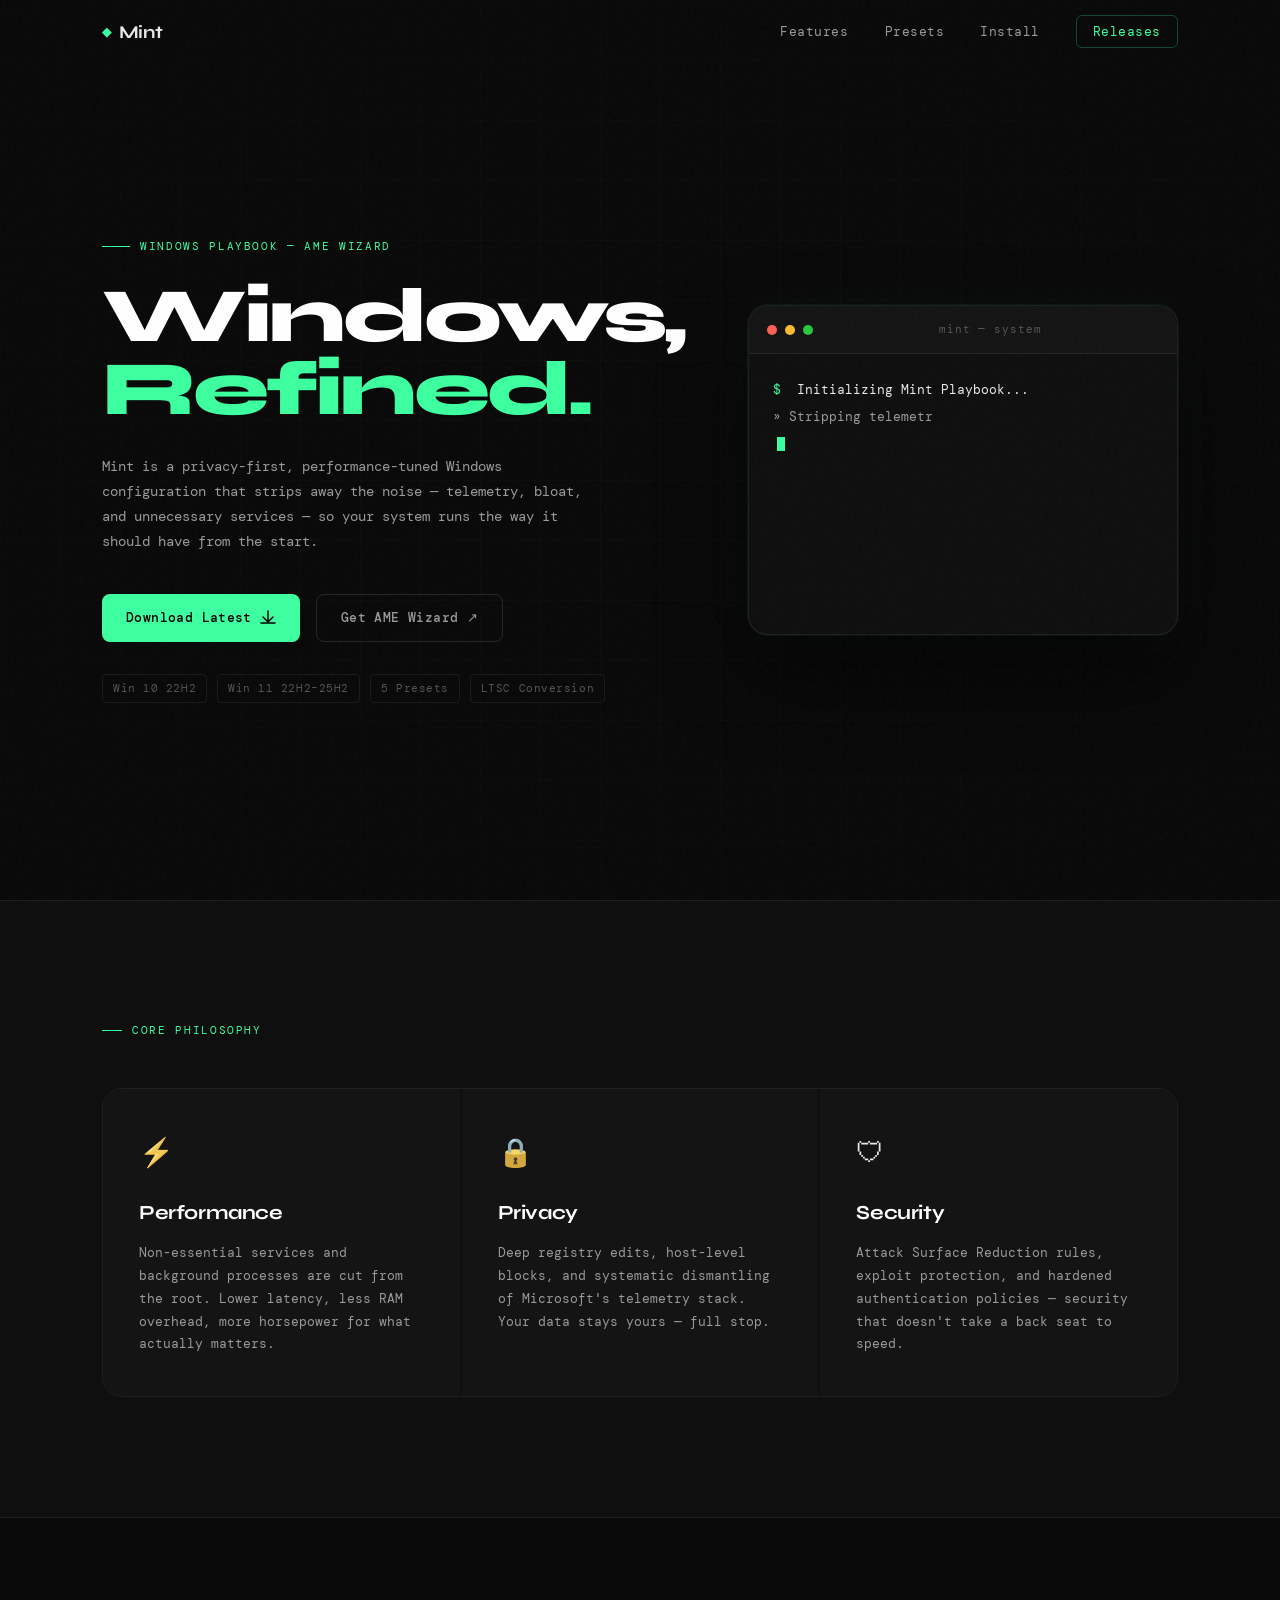
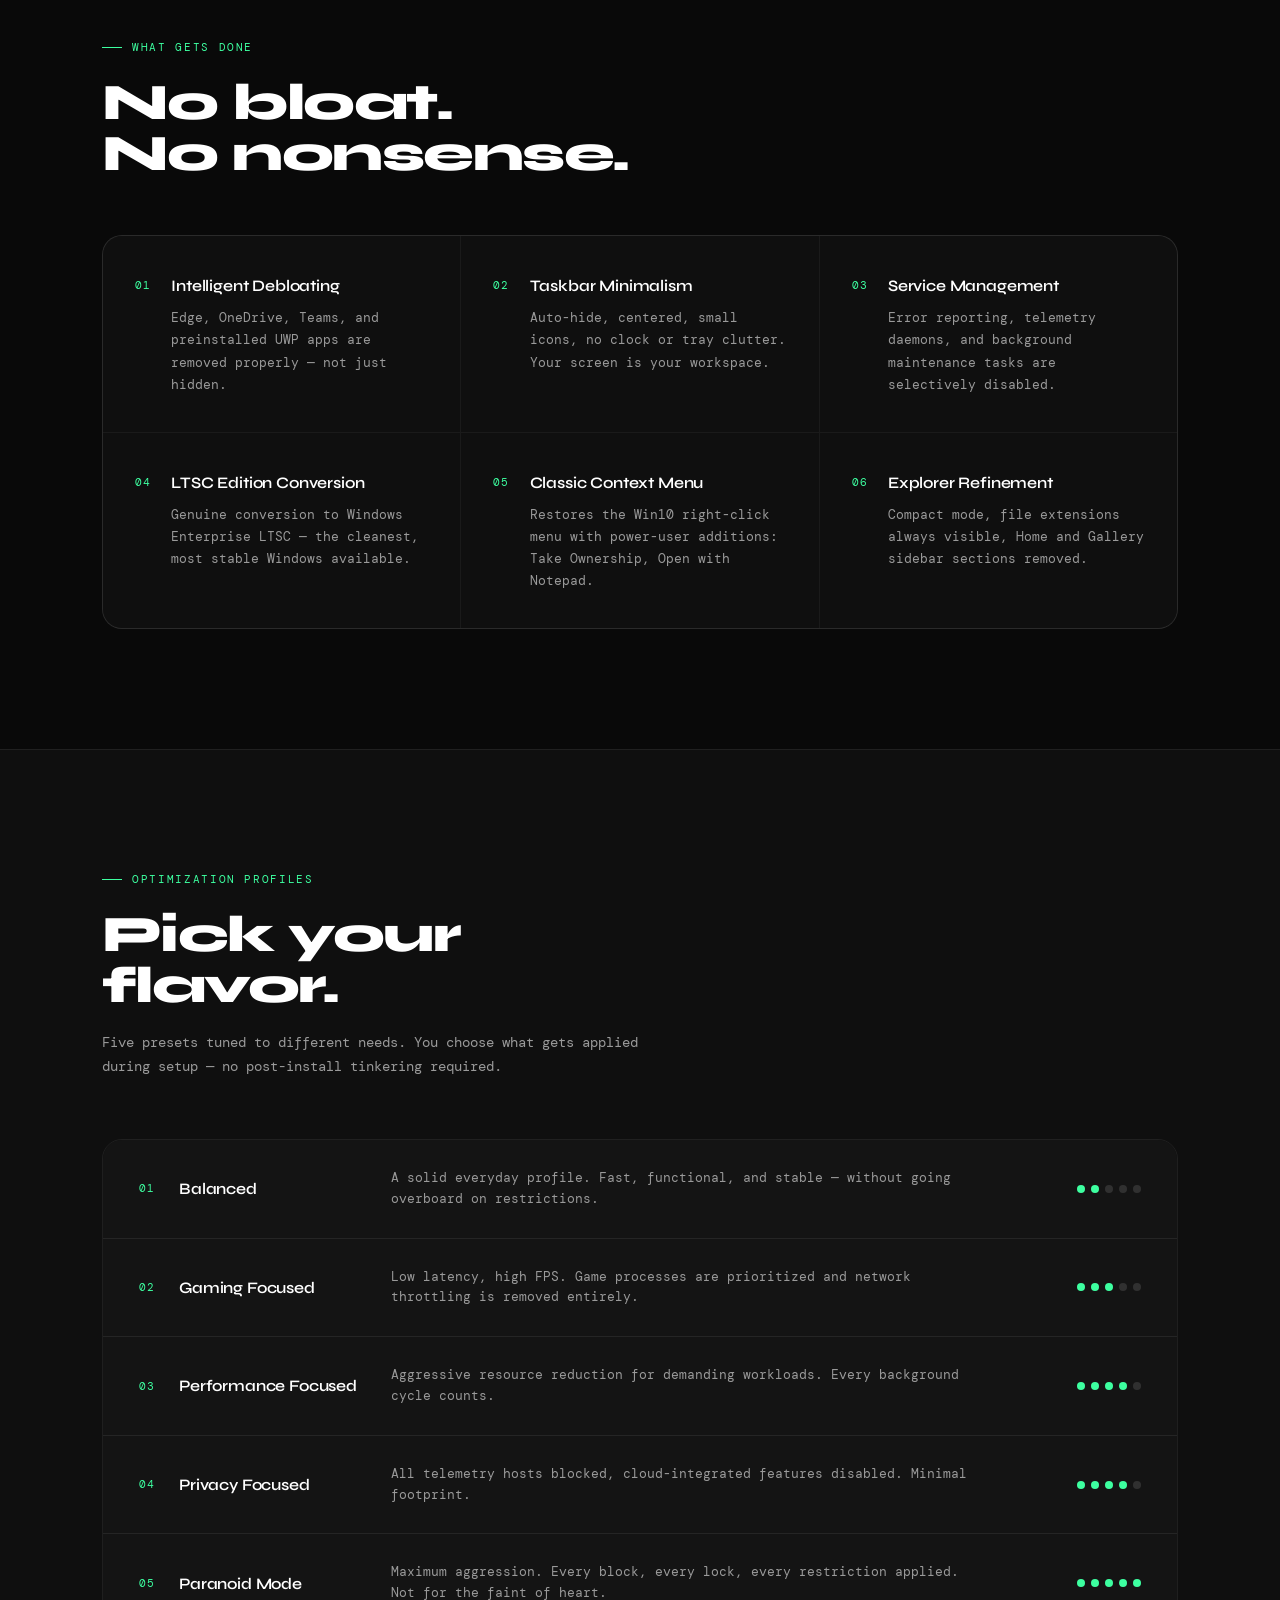
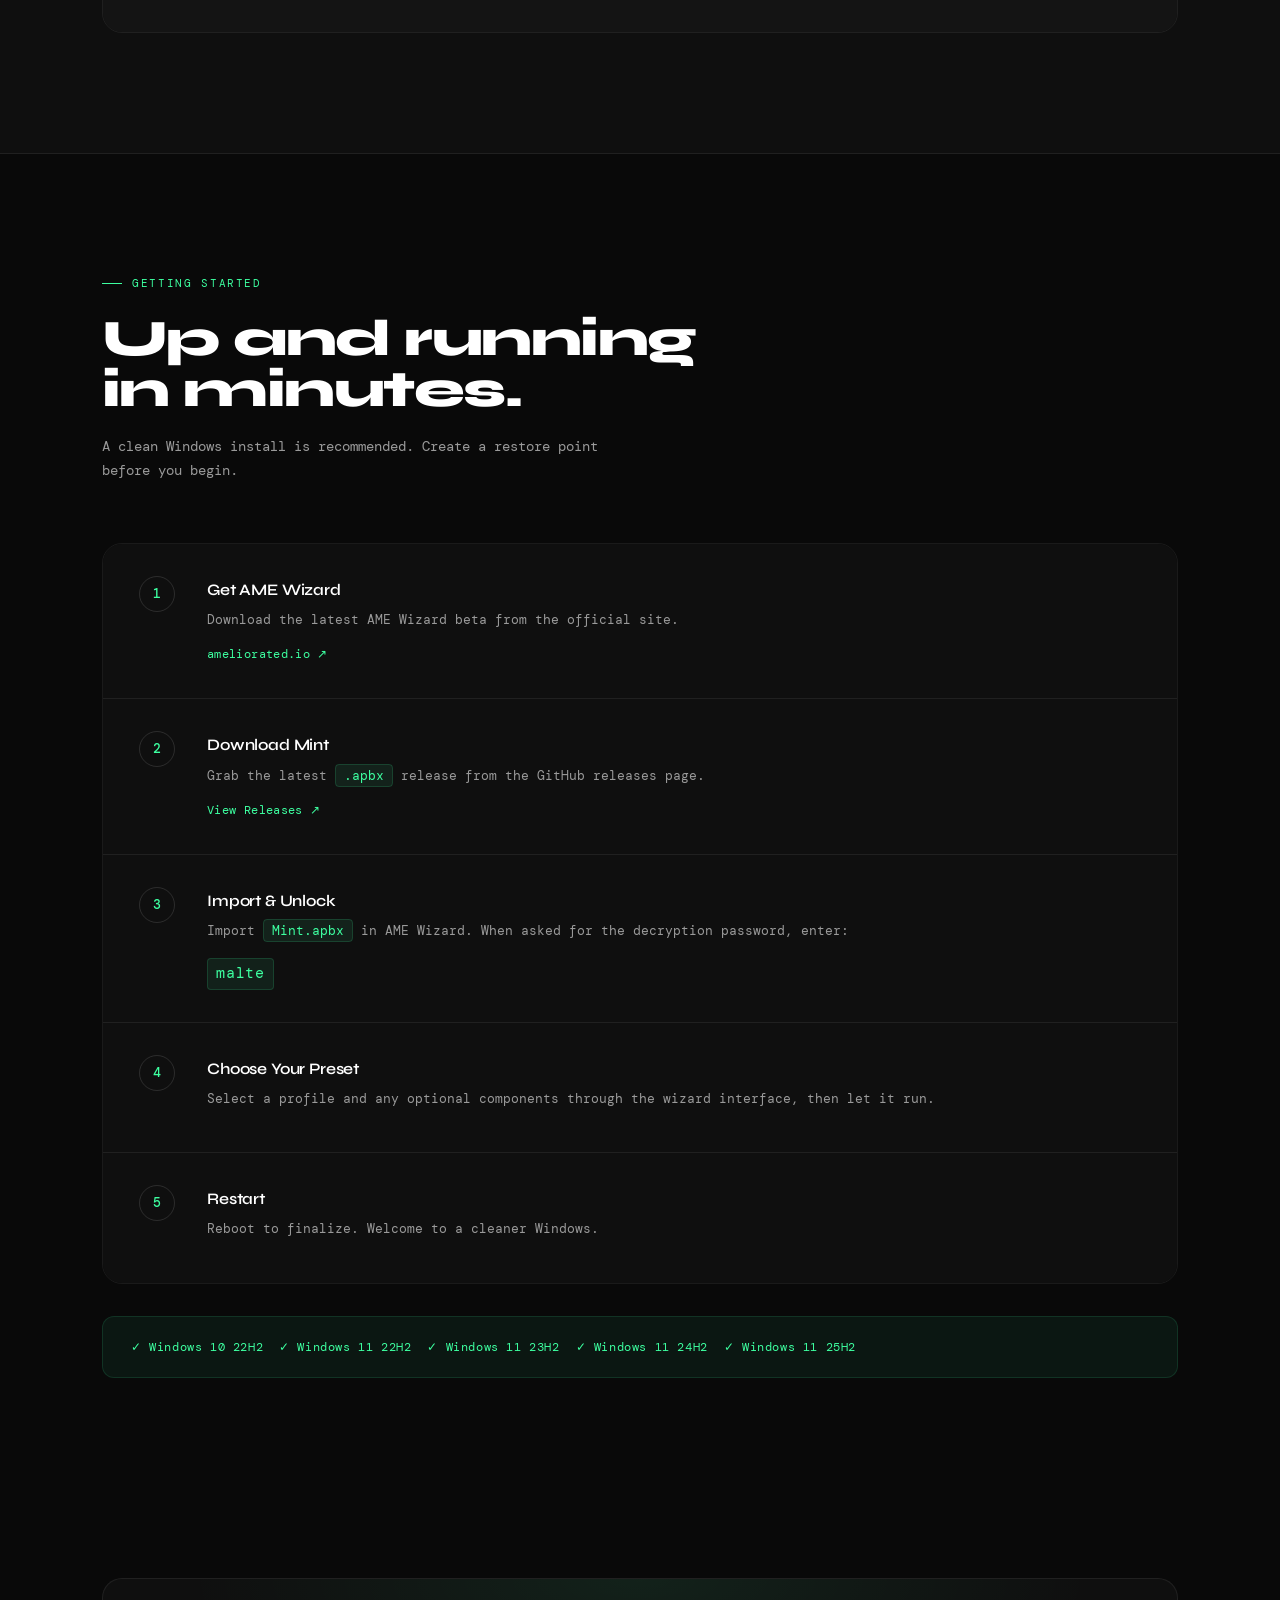
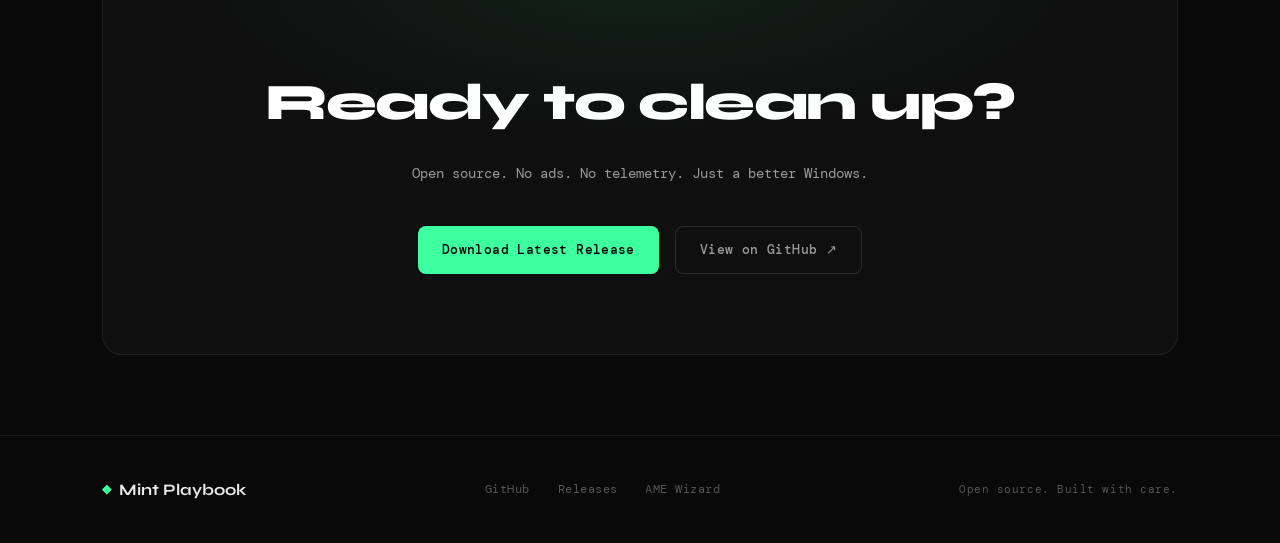
==== index.html @ 76cc1b9a "Add files via upload" ====
<!DOCTYPE html>
<html lang="en">
<head>
  <meta charset="UTF-8" />
  <meta name="viewport" content="width=device-width, initial-scale=1.0" />
  <title>Mint Playbook — Windows, Refined.</title>
  <link rel="stylesheet" href="style.css" />
  <link rel="preconnect" href="https://fonts.googleapis.com" />
  <link rel="preconnect" href="https://fonts.gstatic.com" crossorigin />
  <link href="https://fonts.googleapis.com/css2?family=DM+Mono:ital,wght@0,300;0,400;0,500;1,300&family=Syne:wght@400;500;600;700;800&display=swap" rel="stylesheet" />
</head>
<body>

  <!-- Noise overlay -->
  <div class="noise"></div>

  <!-- ── NAV ───────────────────────────────────────── -->
  <nav id="nav">
    <div class="nav-inner">
      <a href="#" class="nav-logo">
        <span class="logo-leaf">◆</span>
        <span>Mint</span>
      </a>
      <ul class="nav-links">
        <li><a href="#features">Features</a></li>
        <li><a href="#presets">Presets</a></li>
        <li><a href="#install">Install</a></li>
        <li><a href="https://github.com/MINT-D8/Mint-Playbook/releases" target="_blank" class="nav-cta">Releases</a></li>
      </ul>
      <button class="burger" id="burger" aria-label="Toggle menu">
        <span></span><span></span><span></span>
      </button>
    </div>
    <div class="mobile-menu" id="mobile-menu">
      <a href="#features">Features</a>
      <a href="#presets">Presets</a>
      <a href="#install">Install</a>
      <a href="https://github.com/MINT-D8/Mint-Playbook/releases" target="_blank">Releases</a>
    </div>
  </nav>

  <!-- ── HERO ──────────────────────────────────────── -->
  <header class="hero">
    <div class="hero-grid-lines"></div>
    <div class="hero-content">
      <p class="hero-eyebrow fade-up" data-delay="0">Windows Playbook — AME Wizard</p>
      <h1 class="hero-title fade-up" data-delay="100">
        Windows,<br /><em>Refined.</em>
      </h1>
      <p class="hero-sub fade-up" data-delay="200">
        Mint is a privacy-first, performance-tuned Windows configuration that strips away the noise — telemetry, bloat, and unnecessary services — so your system runs the way it should have from the start.
      </p>
      <div class="hero-actions fade-up" data-delay="300">
        <a href="https://github.com/MINT-D8/Mint-Playbook/releases" target="_blank" class="btn btn-primary">
          <span>Download Latest</span>
          <svg width="16" height="16" viewBox="0 0 16 16" fill="none"><path d="M8 1v10M3 7l5 5 5-5" stroke="currentColor" stroke-width="1.5" stroke-linecap="round" stroke-linejoin="round"/><path d="M1 13h14" stroke="currentColor" stroke-width="1.5" stroke-linecap="round"/></svg>
        </a>
        <a href="https://ameliorated.io" target="_blank" class="btn btn-ghost">Get AME Wizard ↗</a>
      </div>
      <div class="hero-meta fade-up" data-delay="400">
        <span class="badge">Win 10 22H2</span>
        <span class="badge">Win 11 22H2–25H2</span>
        <span class="badge">5 Presets</span>
        <span class="badge">LTSC Conversion</span>
      </div>
    </div>
    <div class="hero-visual fade-up" data-delay="200">
      <div class="terminal">
        <div class="terminal-bar">
          <span class="dot red"></span>
          <span class="dot yellow"></span>
          <span class="dot green"></span>
          <span class="terminal-title">mint — system</span>
        </div>
        <div class="terminal-body" id="terminal-body">
          <p><span class="t-prompt">$</span> <span class="t-cmd">Initializing Mint Playbook...</span></p>
        </div>
      </div>
    </div>
  </header>

  <!-- ── PILLARS ────────────────────────────────────── -->
  <section class="pillars">
    <div class="container">
      <div class="section-label">Core Philosophy</div>
      <div class="pillars-grid">
        <div class="pillar-card scroll-reveal">
          <div class="pillar-icon">⚡</div>
          <h3>Performance</h3>
          <p>Non-essential services and background processes are cut from the root. Lower latency, less RAM overhead, more horsepower for what actually matters.</p>
        </div>
        <div class="pillar-card scroll-reveal" style="--delay:100ms">
          <div class="pillar-icon">🔒</div>
          <h3>Privacy</h3>
          <p>Deep registry edits, host-level blocks, and systematic dismantling of Microsoft's telemetry stack. Your data stays yours — full stop.</p>
        </div>
        <div class="pillar-card scroll-reveal" style="--delay:200ms">
          <div class="pillar-icon">🛡</div>
          <h3>Security</h3>
          <p>Attack Surface Reduction rules, exploit protection, and hardened authentication policies — security that doesn't take a back seat to speed.</p>
        </div>
      </div>
    </div>
  </section>

  <!-- ── FEATURES ──────────────────────────────────── -->
  <section class="features" id="features">
    <div class="container">
      <div class="section-label">What Gets Done</div>
      <h2 class="section-title scroll-reveal">No bloat.<br />No nonsense.</h2>
      <div class="features-grid">

        <div class="feature-item scroll-reveal">
          <div class="feature-num">01</div>
          <div class="feature-text">
            <h4>Intelligent Debloating</h4>
            <p>Edge, OneDrive, Teams, and preinstalled UWP apps are removed properly — not just hidden.</p>
          </div>
        </div>

        <div class="feature-item scroll-reveal" style="--delay:80ms">
          <div class="feature-num">02</div>
          <div class="feature-text">
            <h4>Taskbar Minimalism</h4>
            <p>Auto-hide, centered, small icons, no clock or tray clutter. Your screen is your workspace.</p>
          </div>
        </div>

        <div class="feature-item scroll-reveal" style="--delay:160ms">
          <div class="feature-num">03</div>
          <div class="feature-text">
            <h4>Service Management</h4>
            <p>Error reporting, telemetry daemons, and background maintenance tasks are selectively disabled.</p>
          </div>
        </div>

        <div class="feature-item scroll-reveal" style="--delay:0ms">
          <div class="feature-num">04</div>
          <div class="feature-text">
            <h4>LTSC Edition Conversion</h4>
            <p>Genuine conversion to Windows Enterprise LTSC — the cleanest, most stable Windows available.</p>
          </div>
        </div>

        <div class="feature-item scroll-reveal" style="--delay:80ms">
          <div class="feature-num">05</div>
          <div class="feature-text">
            <h4>Classic Context Menu</h4>
            <p>Restores the Win10 right-click menu with power-user additions: Take Ownership, Open with Notepad.</p>
          </div>
        </div>

        <div class="feature-item scroll-reveal" style="--delay:160ms">
          <div class="feature-num">06</div>
          <div class="feature-text">
            <h4>Explorer Refinement</h4>
            <p>Compact mode, file extensions always visible, Home and Gallery sidebar sections removed.</p>
          </div>
        </div>

      </div>
    </div>
  </section>

  <!-- ── PRESETS ───────────────────────────────────── -->
  <section class="presets" id="presets">
    <div class="container">
      <div class="section-label">Optimization Profiles</div>
      <h2 class="section-title scroll-reveal">Pick your<br />flavor.</h2>
      <p class="section-sub scroll-reveal">Five presets tuned to different needs. You choose what gets applied during setup — no post-install tinkering required.</p>
      <div class="presets-list">

        <div class="preset-row scroll-reveal">
          <div class="preset-left">
            <span class="preset-tag">01</span>
            <h3>Balanced</h3>
          </div>
          <p>A solid everyday profile. Fast, functional, and stable — without going overboard on restrictions.</p>
          <div class="preset-dots">
            <span class="dot-filled"></span><span class="dot-filled"></span><span class="dot-empty"></span><span class="dot-empty"></span><span class="dot-empty"></span>
          </div>
        </div>

        <div class="preset-row scroll-reveal" style="--delay:60ms">
          <div class="preset-left">
            <span class="preset-tag">02</span>
            <h3>Gaming Focused</h3>
          </div>
          <p>Low latency, high FPS. Game processes are prioritized and network throttling is removed entirely.</p>
          <div class="preset-dots">
            <span class="dot-filled"></span><span class="dot-filled"></span><span class="dot-filled"></span><span class="dot-empty"></span><span class="dot-empty"></span>
          </div>
        </div>

        <div class="preset-row scroll-reveal" style="--delay:120ms">
          <div class="preset-left">
            <span class="preset-tag">03</span>
            <h3>Performance Focused</h3>
          </div>
          <p>Aggressive resource reduction for demanding workloads. Every background cycle counts.</p>
          <div class="preset-dots">
            <span class="dot-filled"></span><span class="dot-filled"></span><span class="dot-filled"></span><span class="dot-filled"></span><span class="dot-empty"></span>
          </div>
        </div>

        <div class="preset-row scroll-reveal" style="--delay:180ms">
          <div class="preset-left">
            <span class="preset-tag">04</span>
            <h3>Privacy Focused</h3>
          </div>
          <p>All telemetry hosts blocked, cloud-integrated features disabled. Minimal footprint.</p>
          <div class="preset-dots">
            <span class="dot-filled"></span><span class="dot-filled"></span><span class="dot-filled"></span><span class="dot-filled"></span><span class="dot-empty"></span>
          </div>
        </div>

        <div class="preset-row scroll-reveal" style="--delay:240ms">
          <div class="preset-left">
            <span class="preset-tag">05</span>
            <h3>Paranoid Mode</h3>
          </div>
          <p>Maximum aggression. Every block, every lock, every restriction applied. Not for the faint of heart.</p>
          <div class="preset-dots">
            <span class="dot-filled"></span><span class="dot-filled"></span><span class="dot-filled"></span><span class="dot-filled"></span><span class="dot-filled"></span>
          </div>
        </div>

      </div>
    </div>
  </section>

  <!-- ── INSTALL ───────────────────────────────────── -->
  <section class="install" id="install">
    <div class="container">
      <div class="section-label">Getting Started</div>
      <h2 class="section-title scroll-reveal">Up and running<br />in minutes.</h2>
      <p class="section-sub scroll-reveal">A clean Windows install is recommended. Create a restore point before you begin.</p>
      <div class="steps">

        <div class="step scroll-reveal">
          <div class="step-num">1</div>
          <div class="step-body">
            <h4>Get AME Wizard</h4>
            <p>Download the latest AME Wizard beta from the official site.</p>
            <a href="https://ameliorated.io" target="_blank" class="step-link">ameliorated.io ↗</a>
          </div>
        </div>

        <div class="step scroll-reveal" style="--delay:80ms">
          <div class="step-num">2</div>
          <div class="step-body">
            <h4>Download Mint</h4>
            <p>Grab the latest <code>.apbx</code> release from the GitHub releases page.</p>
            <a href="https://github.com/MINT-D8/Mint-Playbook/releases" target="_blank" class="step-link">View Releases ↗</a>
          </div>
        </div>

        <div class="step scroll-reveal" style="--delay:160ms">
          <div class="step-num">3</div>
          <div class="step-body">
            <h4>Import & Unlock</h4>
            <p>Import <code>Mint.apbx</code> in AME Wizard. When asked for the decryption password, enter:</p>
            <code class="inline-code">malte</code>
          </div>
        </div>

        <div class="step scroll-reveal" style="--delay:240ms">
          <div class="step-num">4</div>
          <div class="step-body">
            <h4>Choose Your Preset</h4>
            <p>Select a profile and any optional components through the wizard interface, then let it run.</p>
          </div>
        </div>

        <div class="step scroll-reveal" style="--delay:320ms">
          <div class="step-num">5</div>
          <div class="step-body">
            <h4>Restart</h4>
            <p>Reboot to finalize. Welcome to a cleaner Windows.</p>
          </div>
        </div>

      </div>
      <div class="compat-note scroll-reveal">
        <span>✓ Windows 10 22H2</span>
        <span>✓ Windows 11 22H2</span>
        <span>✓ Windows 11 23H2</span>
        <span>✓ Windows 11 24H2</span>
        <span>✓ Windows 11 25H2</span>
      </div>
    </div>
  </section>

  <!-- ── CTA ───────────────────────────────────────── -->
  <section class="cta-section">
    <div class="container">
      <div class="cta-box scroll-reveal">
        <h2>Ready to clean up?</h2>
        <p>Open source. No ads. No telemetry. Just a better Windows.</p>
        <div class="cta-actions">
          <a href="https://github.com/MINT-D8/Mint-Playbook/releases" target="_blank" class="btn btn-primary">Download Latest Release</a>
          <a href="https://github.com/MINT-D8/Mint-Playbook" target="_blank" class="btn btn-ghost">View on GitHub ↗</a>
        </div>
      </div>
    </div>
  </section>

  <!-- ── FOOTER ─────────────────────────────────────── -->
  <footer>
    <div class="container footer-inner">
      <div class="footer-logo">
        <span class="logo-leaf">◆</span>
        <span>Mint Playbook</span>
      </div>
      <nav class="footer-links">
        <a href="https://github.com/MINT-D8/Mint-Playbook" target="_blank">GitHub</a>
        <a href="https://github.com/MINT-D8/Mint-Playbook/releases" target="_blank">Releases</a>
        <a href="https://ameliorated.io" target="_blank">AME Wizard</a>
      </nav>
      <p class="footer-copy">Open source. Built with care.</p>
    </div>
  </footer>

  <script src="script.js"></script>
</body>
</html>
---- style.css ----
/* ─── TOKENS ─────────────────────────────────────── */
:root {
  --black:      #090909;
  --surface:    #0f0f0f;
  --surface-2:  #141414;
  --surface-3:  #1a1a1a;
  --border:     rgba(255,255,255,0.07);
  --border-mid: rgba(255,255,255,0.12);
  --mint:       #3dffa0;
  --mint-dim:   #2bcc7e;
  --mint-faint: rgba(61,255,160,0.06);
  --mint-glow:  rgba(61,255,160,0.15);
  --text:       #e8e8e8;
  --text-mid:   #9a9a9a;
  --text-dim:   #555;
  --font-head:  'Syne', sans-serif;
  --font-mono:  'DM Mono', monospace;
  --radius:     12px;
  --radius-lg:  20px;
  --ease:       cubic-bezier(0.16, 1, 0.3, 1);
}

/* ─── RESET ──────────────────────────────────────── */
*, *::before, *::after { box-sizing: border-box; margin: 0; padding: 0; }
html { scroll-behavior: smooth; }
body {
  background: var(--black);
  color: var(--text);
  font-family: var(--font-mono);
  font-size: 15px;
  line-height: 1.7;
  -webkit-font-smoothing: antialiased;
  overflow-x: hidden;
}
a { color: inherit; text-decoration: none; }
img { max-width: 100%; display: block; }

/* ─── NOISE OVERLAY ──────────────────────────────── */
.noise {
  position: fixed;
  inset: 0;
  z-index: 1000;
  pointer-events: none;
  opacity: 0.022;
  background-image: url("data:image/svg+xml,%3Csvg viewBox='0 0 256 256' xmlns='http://www.w3.org/2000/svg'%3E%3Cfilter id='noise'%3E%3CfeTurbulence type='fractalNoise' baseFrequency='0.9' numOctaves='4' stitchTiles='stitch'/%3E%3C/filter%3E%3Crect width='100%25' height='100%25' filter='url(%23noise)'/%3E%3C/svg%3E");
}

/* ─── CONTAINER ──────────────────────────────────── */
.container {
  width: min(1140px, 100%);
  margin: 0 auto;
  padding: 0 32px;
}

/* ─── NAV ────────────────────────────────────────── */
#nav {
  position: fixed;
  top: 0; left: 0; right: 0;
  z-index: 900;
  transition: background 0.3s, border-bottom 0.3s;
}
#nav.scrolled {
  background: rgba(9,9,9,0.85);
  backdrop-filter: blur(20px);
  border-bottom: 1px solid var(--border);
}
.nav-inner {
  display: flex;
  align-items: center;
  justify-content: space-between;
  height: 64px;
  padding: 0 32px;
  max-width: 1140px;
  margin: 0 auto;
}
.nav-logo {
  display: flex;
  align-items: center;
  gap: 8px;
  font-family: var(--font-head);
  font-weight: 700;
  font-size: 18px;
  letter-spacing: -0.02em;
}
.logo-leaf { color: var(--mint); font-size: 12px; }
.nav-links {
  display: flex;
  align-items: center;
  gap: 36px;
  list-style: none;
}
.nav-links a {
  color: var(--text-mid);
  font-size: 13px;
  letter-spacing: 0.04em;
  transition: color 0.2s;
}
.nav-links a:hover { color: var(--text); }
.nav-cta {
  color: var(--mint) !important;
  border: 1px solid rgba(61,255,160,0.25);
  padding: 7px 16px;
  border-radius: 6px;
  transition: background 0.2s !important;
}
.nav-cta:hover { background: var(--mint-faint) !important; }
.burger {
  display: none;
  flex-direction: column;
  gap: 5px;
  background: none;
  border: none;
  cursor: pointer;
  padding: 4px;
}
.burger span {
  display: block;
  width: 22px;
  height: 1.5px;
  background: var(--text);
  transition: all 0.3s;
}
.mobile-menu {
  display: none;
  flex-direction: column;
  gap: 0;
  background: rgba(9,9,9,0.97);
  border-bottom: 1px solid var(--border);
  padding: 8px 0 16px;
}
.mobile-menu a {
  padding: 12px 32px;
  color: var(--text-mid);
  font-size: 14px;
  border-bottom: 1px solid var(--border);
  transition: color 0.2s, background 0.2s;
}
.mobile-menu a:hover { color: var(--mint); background: var(--mint-faint); }
.mobile-menu.open { display: flex; }

/* ─── HERO ───────────────────────────────────────── */
.hero {
  min-height: 100svh;
  display: grid;
  grid-template-columns: 1fr 1fr;
  align-items: center;
  gap: 64px;
  padding: 120px 32px 80px;
  max-width: 1140px;
  margin: 0 auto;
  position: relative;
}
.hero-grid-lines {
  position: fixed;
  inset: 0;
  pointer-events: none;
  z-index: 0;
  background-image:
    linear-gradient(rgba(61,255,160,0.025) 1px, transparent 1px),
    linear-gradient(90deg, rgba(61,255,160,0.025) 1px, transparent 1px);
  background-size: 60px 60px;
  mask-image: radial-gradient(ellipse 80% 80% at 50% 50%, black 30%, transparent 100%);
}
.hero-content { position: relative; z-index: 1; }
.hero-eyebrow {
  font-size: 11px;
  letter-spacing: 0.15em;
  text-transform: uppercase;
  color: var(--mint);
  margin-bottom: 24px;
  display: flex;
  align-items: center;
  gap: 10px;
}
.hero-eyebrow::before {
  content: '';
  display: block;
  width: 28px;
  height: 1px;
  background: var(--mint);
}
.hero-title {
  font-family: var(--font-head);
  font-size: clamp(52px, 6vw, 88px);
  font-weight: 800;
  line-height: 0.95;
  letter-spacing: -0.04em;
  color: #fff;
  margin-bottom: 28px;
}
.hero-title em {
  font-style: normal;
  color: var(--mint);
}
.hero-sub {
  color: var(--text-mid);
  font-size: 14px;
  line-height: 1.8;
  max-width: 480px;
  margin-bottom: 40px;
}
.hero-actions {
  display: flex;
  gap: 16px;
  flex-wrap: wrap;
  margin-bottom: 32px;
}
.hero-meta {
  display: flex;
  gap: 10px;
  flex-wrap: wrap;
}
.badge {
  font-size: 11px;
  letter-spacing: 0.05em;
  color: var(--text-dim);
  border: 1px solid var(--border);
  padding: 4px 10px;
  border-radius: 4px;
}

/* ─── BUTTONS ────────────────────────────────────── */
.btn {
  display: inline-flex;
  align-items: center;
  gap: 8px;
  padding: 12px 24px;
  border-radius: 8px;
  font-family: var(--font-mono);
  font-size: 13px;
  font-weight: 500;
  letter-spacing: 0.03em;
  transition: all 0.2s var(--ease);
  cursor: pointer;
  border: none;
}
.btn-primary {
  background: var(--mint);
  color: #000;
}
.btn-primary:hover {
  background: #5fffc0;
  transform: translateY(-1px);
  box-shadow: 0 8px 32px rgba(61,255,160,0.25);
}
.btn-ghost {
  background: transparent;
  color: var(--text-mid);
  border: 1px solid var(--border-mid);
}
.btn-ghost:hover {
  color: var(--text);
  border-color: rgba(255,255,255,0.25);
  background: rgba(255,255,255,0.04);
}

/* ─── TERMINAL ───────────────────────────────────── */
.hero-visual {
  position: relative;
  z-index: 1;
}
.terminal {
  background: var(--surface);
  border: 1px solid var(--border);
  border-radius: var(--radius-lg);
  overflow: hidden;
  box-shadow:
    0 0 0 1px rgba(61,255,160,0.05),
    0 40px 80px rgba(0,0,0,0.6),
    0 0 60px rgba(61,255,160,0.04);
}
.terminal-bar {
  display: flex;
  align-items: center;
  gap: 8px;
  padding: 14px 18px;
  background: var(--surface-2);
  border-bottom: 1px solid var(--border);
}
.dot { width: 10px; height: 10px; border-radius: 50%; }
.dot.red    { background: #ff5f57; }
.dot.yellow { background: #febc2e; }
.dot.green  { background: #28c840; }
.terminal-title {
  font-size: 11px;
  color: var(--text-dim);
  margin-left: auto;
  margin-right: auto;
  letter-spacing: 0.08em;
}
.terminal-body {
  padding: 24px;
  min-height: 280px;
  font-size: 13px;
  line-height: 1.9;
}
.terminal-body p { margin-bottom: 2px; }
.t-prompt { color: var(--mint); margin-right: 8px; }
.t-cmd { color: var(--text); }
.t-out { color: var(--text-mid); }
.t-ok  { color: var(--mint); }
.t-warn{ color: #febc2e; }
.t-cursor {
  display: inline-block;
  width: 8px; height: 14px;
  background: var(--mint);
  vertical-align: middle;
  margin-left: 4px;
  animation: blink 1s step-end infinite;
}
@keyframes blink { 50% { opacity: 0; } }

/* ─── SECTION SHARED ─────────────────────────────── */
section { padding: 120px 0; }
.section-label {
  font-size: 11px;
  letter-spacing: 0.15em;
  text-transform: uppercase;
  color: var(--mint);
  margin-bottom: 20px;
  display: flex;
  align-items: center;
  gap: 10px;
}
.section-label::before {
  content: '';
  display: block;
  width: 20px;
  height: 1px;
  background: var(--mint);
}
.section-title {
  font-family: var(--font-head);
  font-size: clamp(36px, 4vw, 60px);
  font-weight: 800;
  line-height: 1;
  letter-spacing: -0.03em;
  color: #fff;
  margin-bottom: 20px;
}
.section-sub {
  color: var(--text-mid);
  font-size: 14px;
  max-width: 540px;
  margin-bottom: 60px;
}

/* ─── PILLARS ────────────────────────────────────── */
.pillars { background: var(--surface); border-top: 1px solid var(--border); border-bottom: 1px solid var(--border); }
.pillars-grid {
  display: grid;
  grid-template-columns: repeat(3, 1fr);
  gap: 2px;
  margin-top: 48px;
  border: 1px solid var(--border);
  border-radius: var(--radius-lg);
  overflow: hidden;
}
.pillar-card {
  background: var(--surface-2);
  padding: 40px 36px;
  transition: background 0.3s;
  position: relative;
  overflow: hidden;
}
.pillar-card::before {
  content: '';
  position: absolute;
  top: 0; left: 0; right: 0;
  height: 2px;
  background: var(--mint);
  transform: scaleX(0);
  transform-origin: left;
  transition: transform 0.4s var(--ease);
}
.pillar-card:hover::before { transform: scaleX(1); }
.pillar-card:hover { background: var(--surface-3); }
.pillar-icon {
  font-size: 28px;
  margin-bottom: 20px;
  filter: grayscale(0.3);
}
.pillar-card h3 {
  font-family: var(--font-head);
  font-size: 20px;
  font-weight: 700;
  color: #fff;
  margin-bottom: 12px;
  letter-spacing: -0.02em;
}
.pillar-card p {
  color: var(--text-mid);
  font-size: 13px;
  line-height: 1.75;
}

/* ─── FEATURES ───────────────────────────────────── */
.features-grid {
  display: grid;
  grid-template-columns: repeat(3, 1fr);
  gap: 1px;
  background: var(--border);
  border: 1px solid var(--border);
  border-radius: var(--radius-lg);
  overflow: hidden;
  margin-top: 56px;
}
.feature-item {
  background: var(--surface);
  padding: 36px 32px;
  display: flex;
  gap: 20px;
  align-items: flex-start;
  transition: background 0.25s;
}
.feature-item:hover { background: var(--surface-2); }
.feature-num {
  font-size: 11px;
  color: var(--mint);
  letter-spacing: 0.1em;
  padding-top: 4px;
  flex-shrink: 0;
}
.feature-text h4 {
  font-family: var(--font-head);
  font-size: 16px;
  font-weight: 600;
  color: #fff;
  margin-bottom: 8px;
  letter-spacing: -0.01em;
}
.feature-text p {
  font-size: 13px;
  color: var(--text-mid);
  line-height: 1.7;
}

/* ─── PRESETS ────────────────────────────────────── */
.presets { background: var(--surface); border-top: 1px solid var(--border); border-bottom: 1px solid var(--border); }
.presets-list {
  margin-top: 60px;
  border: 1px solid var(--border);
  border-radius: var(--radius-lg);
  overflow: hidden;
}
.preset-row {
  display: grid;
  grid-template-columns: 220px 1fr 120px;
  align-items: center;
  gap: 32px;
  padding: 28px 36px;
  border-bottom: 1px solid var(--border);
  background: var(--surface-2);
  transition: background 0.25s;
}
.preset-row:last-child { border-bottom: none; }
.preset-row:hover { background: var(--surface-3); }
.preset-left {
  display: flex;
  align-items: center;
  gap: 16px;
}
.preset-tag {
  font-size: 11px;
  color: var(--mint);
  letter-spacing: 0.1em;
  width: 24px;
  flex-shrink: 0;
}
.preset-row h3 {
  font-family: var(--font-head);
  font-size: 16px;
  font-weight: 600;
  color: #fff;
  white-space: nowrap;
  letter-spacing: -0.01em;
}
.preset-row p {
  font-size: 13px;
  color: var(--text-mid);
  line-height: 1.6;
}
.preset-dots {
  display: flex;
  gap: 6px;
  justify-content: flex-end;
}
.dot-filled, .dot-empty {
  width: 8px; height: 8px;
  border-radius: 50%;
  flex-shrink: 0;
}
.dot-filled { background: var(--mint); }
.dot-empty  { background: var(--border-mid); }

/* ─── INSTALL ────────────────────────────────────── */
.steps {
  display: flex;
  flex-direction: column;
  gap: 0;
  border: 1px solid var(--border);
  border-radius: var(--radius-lg);
  overflow: hidden;
  margin-top: 56px;
}
.step {
  display: flex;
  gap: 32px;
  align-items: flex-start;
  padding: 32px 36px;
  background: var(--surface);
  border-bottom: 1px solid var(--border);
  transition: background 0.25s;
  position: relative;
}
.step:last-child { border-bottom: none; }
.step:hover { background: var(--surface-2); }
.step-num {
  width: 36px;
  height: 36px;
  border-radius: 50%;
  border: 1px solid var(--border-mid);
  display: flex;
  align-items: center;
  justify-content: center;
  font-size: 13px;
  color: var(--mint);
  flex-shrink: 0;
  font-weight: 500;
}
.step-body h4 {
  font-family: var(--font-head);
  font-size: 16px;
  font-weight: 600;
  color: #fff;
  margin-bottom: 6px;
  letter-spacing: -0.01em;
}
.step-body p {
  font-size: 13px;
  color: var(--text-mid);
  line-height: 1.7;
  margin-bottom: 10px;
}
.step-link {
  font-size: 12px;
  color: var(--mint);
  letter-spacing: 0.03em;
  transition: opacity 0.2s;
}
.step-link:hover { opacity: 0.7; }
code {
  font-family: var(--font-mono);
  background: rgba(61,255,160,0.08);
  border: 1px solid rgba(61,255,160,0.15);
  padding: 2px 8px;
  border-radius: 4px;
  font-size: 13px;
  color: var(--mint);
}
.inline-code {
  display: inline-block;
  margin-top: 6px;
  font-size: 15px;
  letter-spacing: 0.05em;
}
.compat-note {
  display: flex;
  gap: 16px;
  flex-wrap: wrap;
  margin-top: 32px;
  padding: 20px 28px;
  background: var(--mint-faint);
  border: 1px solid rgba(61,255,160,0.12);
  border-radius: var(--radius);
}
.compat-note span {
  font-size: 12px;
  color: var(--mint);
  letter-spacing: 0.05em;
}

/* ─── CTA ────────────────────────────────────────── */
.cta-section { padding: 80px 0; }
.cta-box {
  background: var(--surface);
  border: 1px solid var(--border);
  border-radius: var(--radius-lg);
  padding: 80px 64px;
  text-align: center;
  position: relative;
  overflow: hidden;
}
.cta-box::before {
  content: '';
  position: absolute;
  inset: 0;
  background: radial-gradient(ellipse 60% 60% at 50% 0%, rgba(61,255,160,0.08), transparent 70%);
  pointer-events: none;
}
.cta-box h2 {
  font-family: var(--font-head);
  font-size: clamp(32px, 4vw, 52px);
  font-weight: 800;
  color: #fff;
  letter-spacing: -0.03em;
  margin-bottom: 16px;
}
.cta-box p {
  color: var(--text-mid);
  font-size: 14px;
  margin-bottom: 40px;
}
.cta-actions {
  display: flex;
  gap: 16px;
  justify-content: center;
  flex-wrap: wrap;
}

/* ─── FOOTER ─────────────────────────────────────── */
footer {
  border-top: 1px solid var(--border);
  padding: 40px 0;
}
.footer-inner {
  display: flex;
  align-items: center;
  justify-content: space-between;
  flex-wrap: wrap;
  gap: 24px;
}
.footer-logo {
  display: flex;
  align-items: center;
  gap: 8px;
  font-family: var(--font-head);
  font-weight: 700;
  font-size: 16px;
}
.footer-links {
  display: flex;
  gap: 28px;
}
.footer-links a {
  font-size: 12px;
  color: var(--text-dim);
  letter-spacing: 0.04em;
  transition: color 0.2s;
}
.footer-links a:hover { color: var(--mint); }
.footer-copy {
  font-size: 11px;
  color: var(--text-dim);
  letter-spacing: 0.05em;
}

/* ─── ANIMATIONS ─────────────────────────────────── */
.fade-up {
  opacity: 0;
  transform: translateY(24px);
  transition: opacity 0.7s var(--ease), transform 0.7s var(--ease);
}
.fade-up.visible {
  opacity: 1;
  transform: translateY(0);
}
.scroll-reveal {
  opacity: 0;
  transform: translateY(20px);
  transition:
    opacity 0.6s var(--ease),
    transform 0.6s var(--ease);
  transition-delay: var(--delay, 0ms);
}
.scroll-reveal.visible {
  opacity: 1;
  transform: translateY(0);
}

/* ─── RESPONSIVE ─────────────────────────────────── */
@media (max-width: 960px) {
  .hero {
    grid-template-columns: 1fr;
    gap: 48px;
    padding-top: 100px;
    min-height: auto;
    padding-bottom: 64px;
  }
  .hero-visual { max-width: 560px; }
  .pillars-grid { grid-template-columns: 1fr; }
  .features-grid { grid-template-columns: 1fr 1fr; }
  .preset-row { grid-template-columns: 1fr 1fr; gap: 16px; }
  .preset-dots { grid-column: span 2; justify-content: flex-start; }
}
@media (max-width: 700px) {
  .nav-links { display: none; }
  .burger { display: flex; }
  .container { padding: 0 20px; }
  .features-grid { grid-template-columns: 1fr; }
  .preset-row { grid-template-columns: 1fr; }
  .preset-dots { justify-content: flex-start; }
  .cta-box { padding: 48px 28px; }
  .step { flex-direction: column; gap: 16px; }
  .footer-inner { flex-direction: column; align-items: flex-start; }
  section { padding: 80px 0; }
}
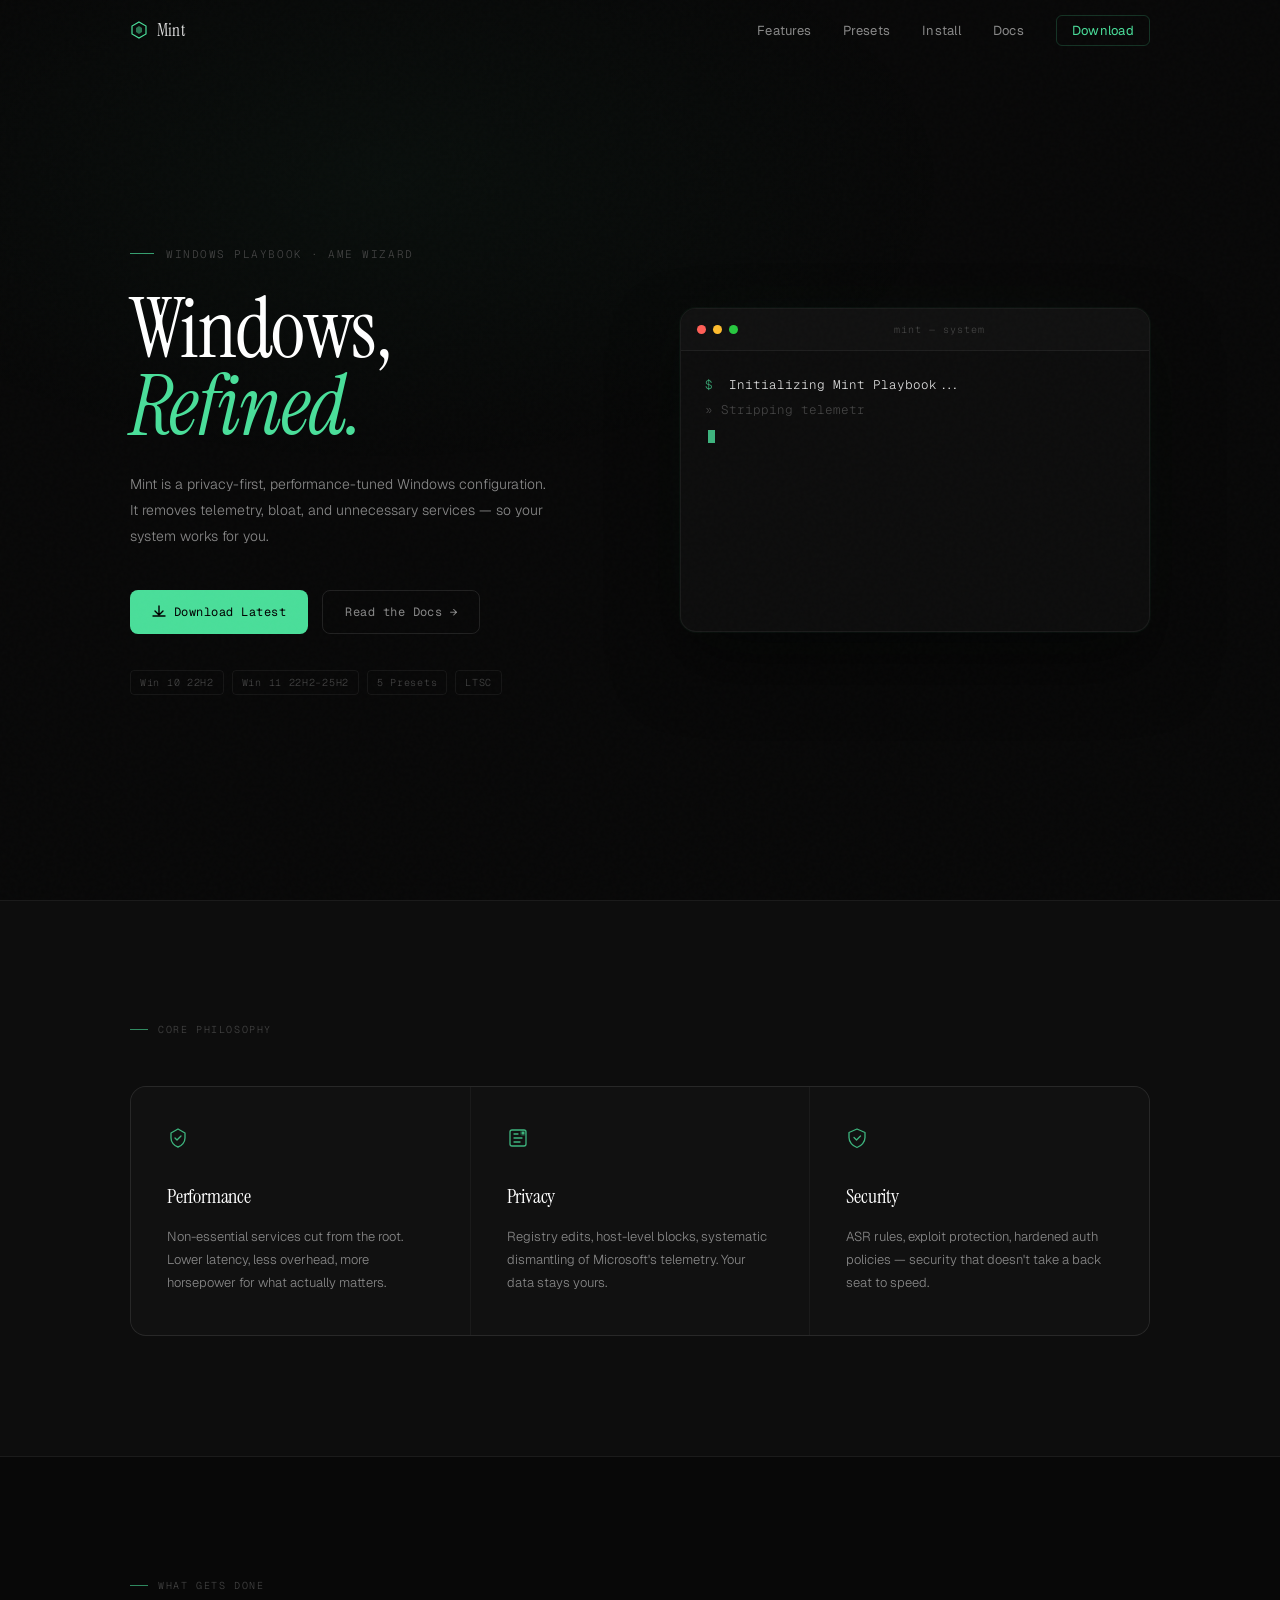
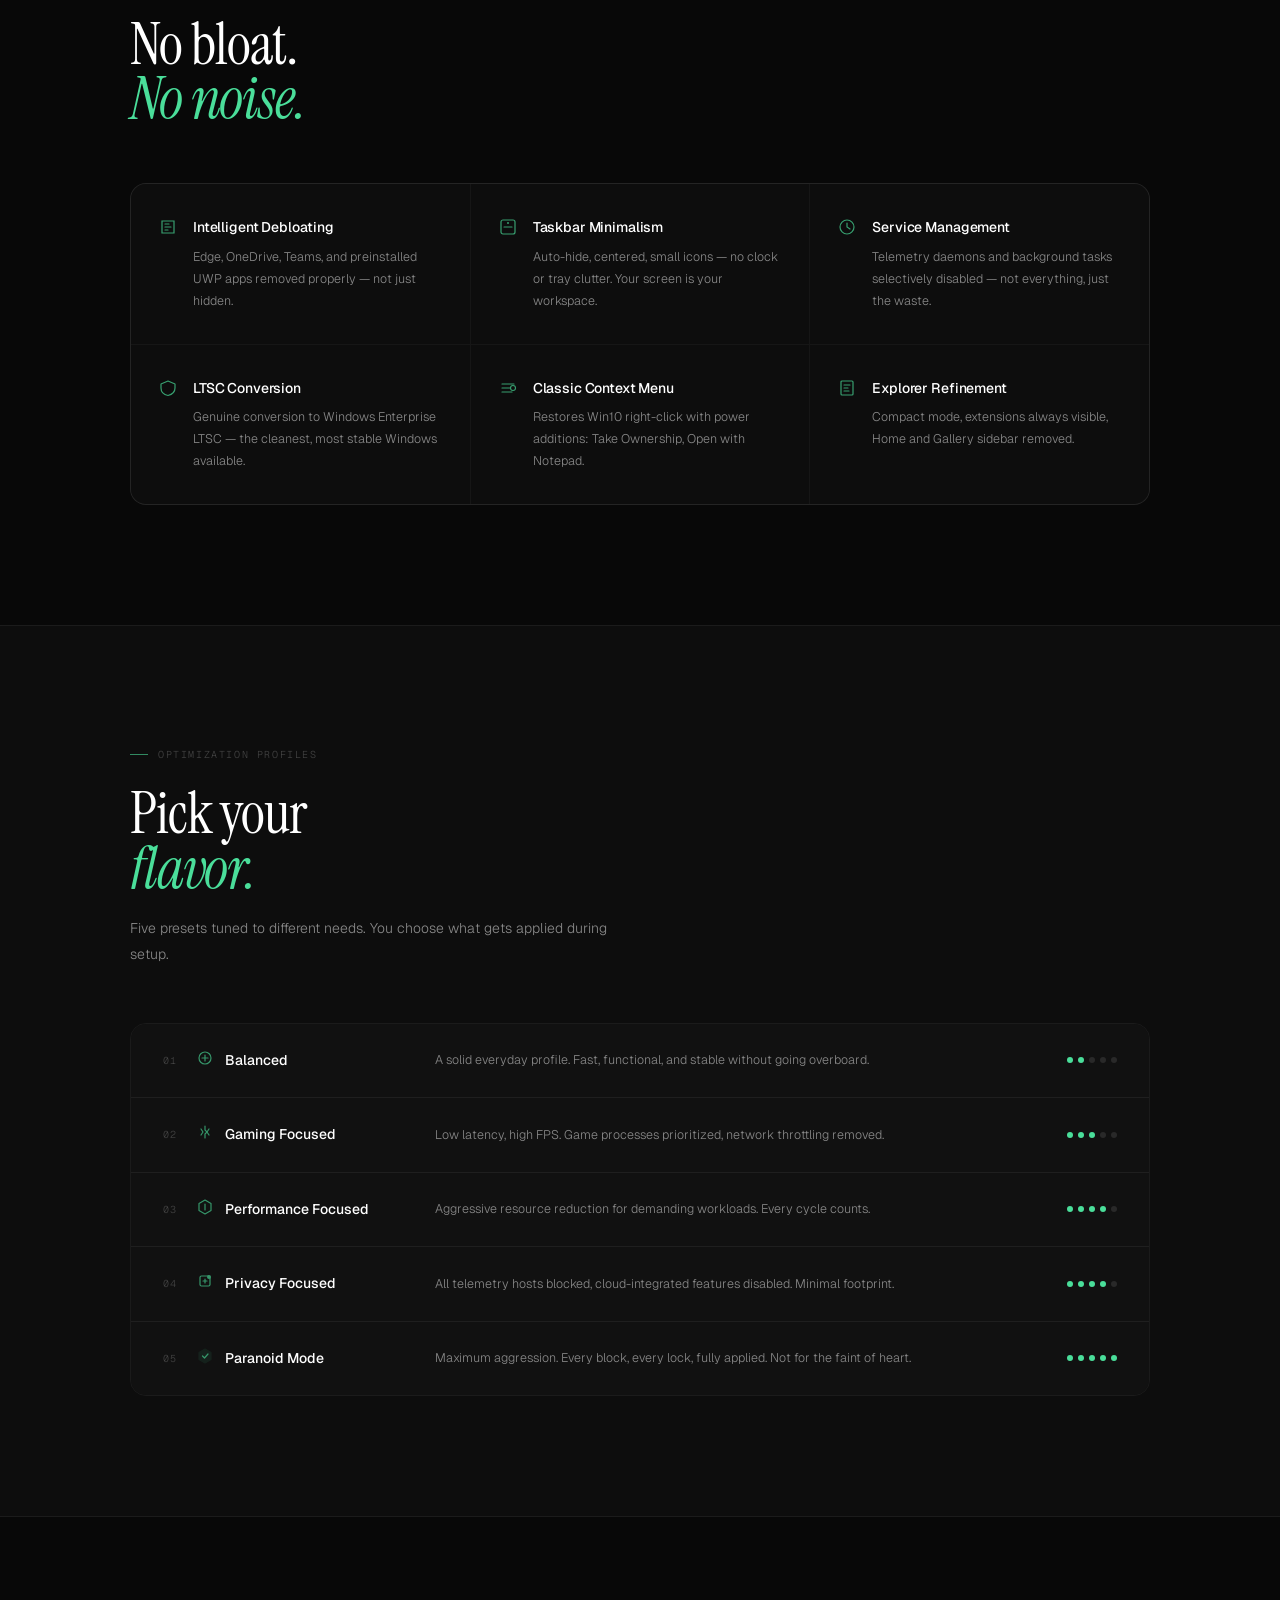
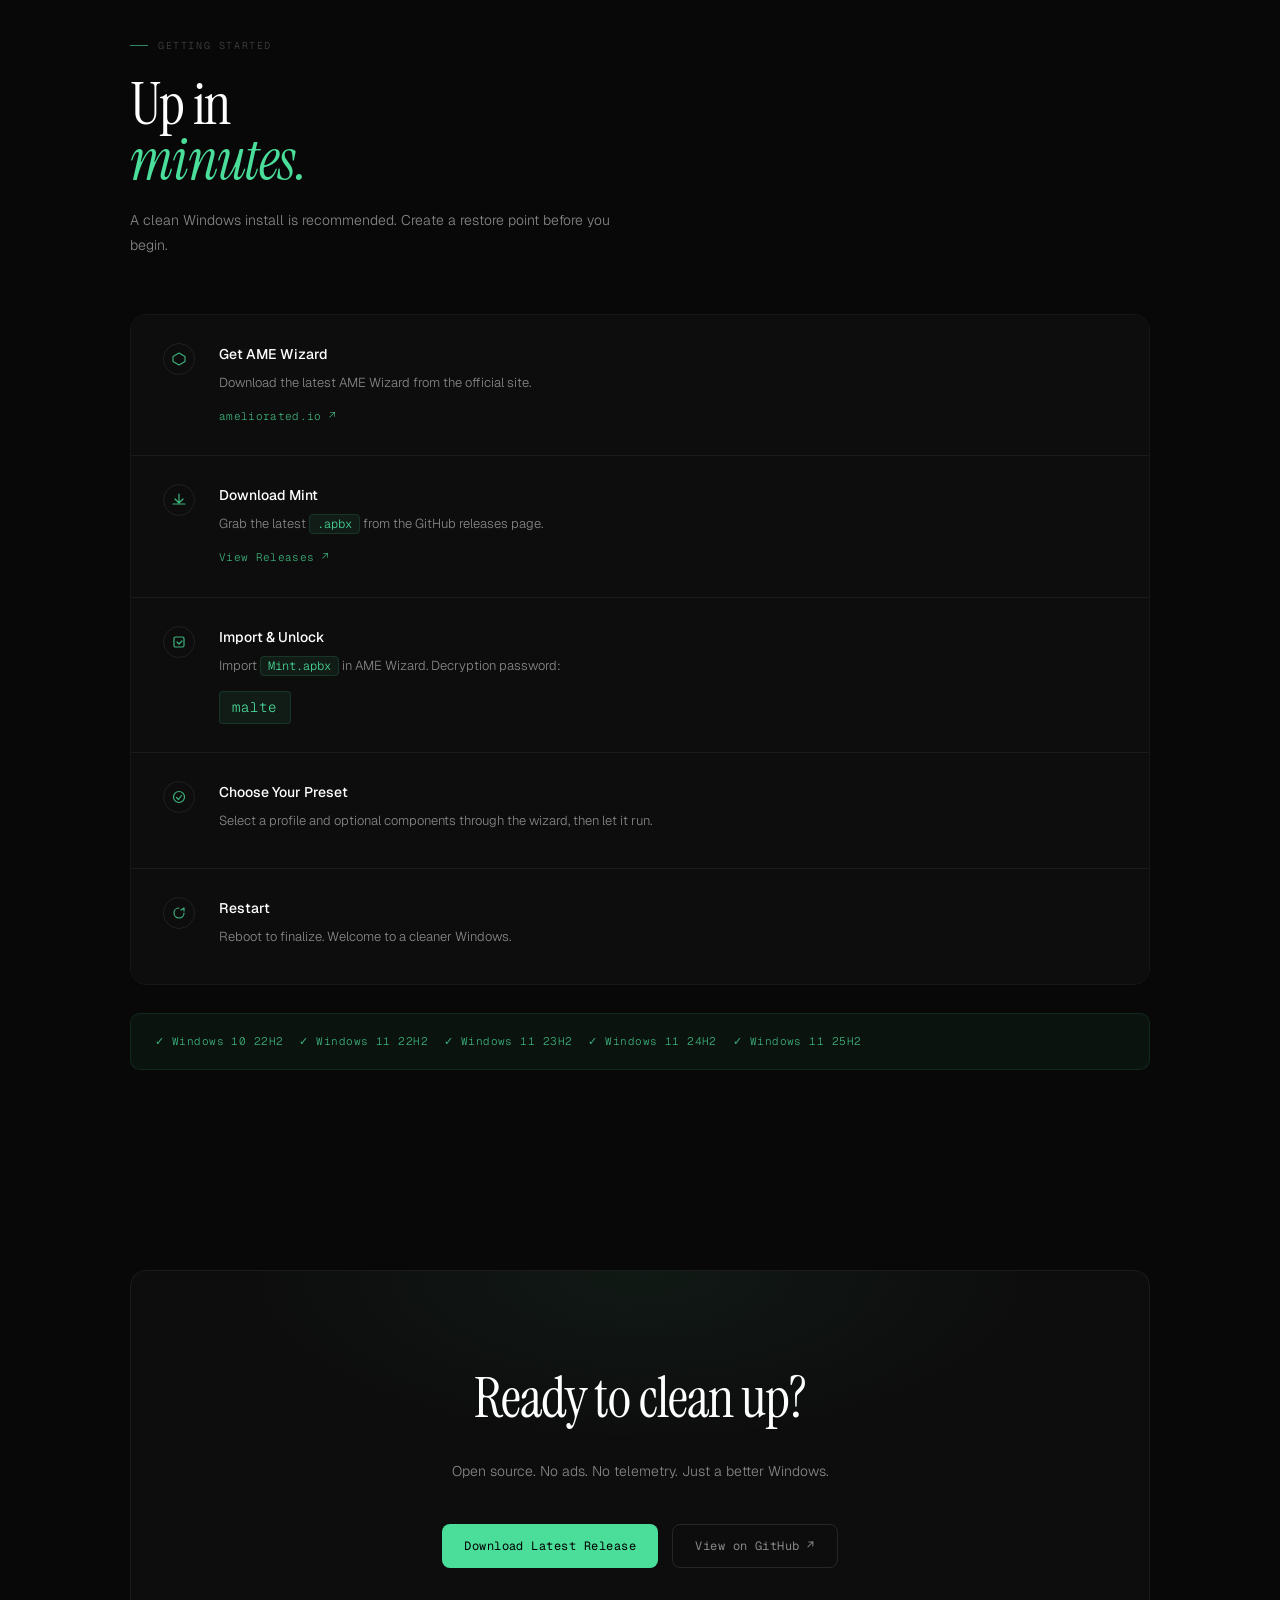
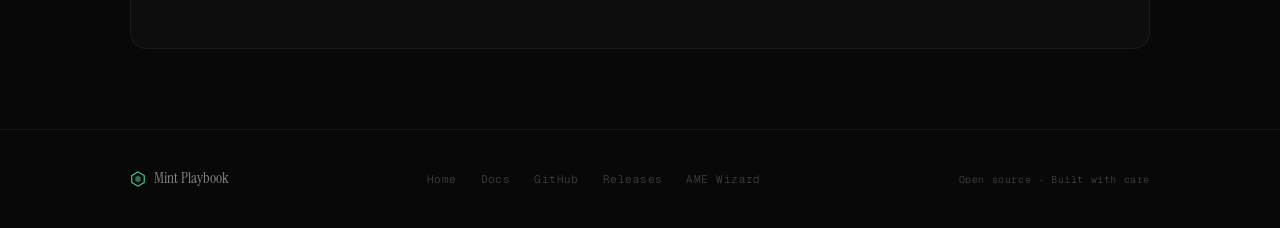
==== commit 52263738: "Add files via upload" ====
--- a/index.html
+++ b/index.html
@@ -7,25 +7,28 @@
   <link rel="stylesheet" href="style.css" />
   <link rel="preconnect" href="https://fonts.googleapis.com" />
   <link rel="preconnect" href="https://fonts.gstatic.com" crossorigin />
-  <link href="https://fonts.googleapis.com/css2?family=DM+Mono:ital,wght@0,300;0,400;0,500;1,300&family=Syne:wght@400;500;600;700;800&display=swap" rel="stylesheet" />
+  <link href="https://fonts.googleapis.com/css2?family=Instrument+Serif:ital@0;1&family=Geist+Mono:wght@300;400;500&family=Geist:wght@300;400;500&display=swap" rel="stylesheet" />
 </head>
 <body>
 
-  <!-- Noise overlay -->
   <div class="noise"></div>
 
-  <!-- ── NAV ───────────────────────────────────────── -->
+  <!-- ── NAV ── -->
   <nav id="nav">
     <div class="nav-inner">
       <a href="#" class="nav-logo">
-        <span class="logo-leaf">◆</span>
+        <svg class="logo-icon" width="18" height="18" viewBox="0 0 18 18" fill="none" xmlns="http://www.w3.org/2000/svg">
+          <path d="M9 1L16 5V13L9 17L2 13V5L9 1Z" stroke="currentColor" stroke-width="1.2" fill="none"/>
+          <path d="M9 5L12 7V11L9 13L6 11V7L9 5Z" fill="currentColor" opacity="0.5"/>
+        </svg>
         <span>Mint</span>
       </a>
       <ul class="nav-links">
         <li><a href="#features">Features</a></li>
         <li><a href="#presets">Presets</a></li>
         <li><a href="#install">Install</a></li>
-        <li><a href="https://github.com/MINT-D8/Mint-Playbook/releases" target="_blank" class="nav-cta">Releases</a></li>
+        <li><a href="docs.html">Docs</a></li>
+        <li><a href="https://github.com/Mint-D8/Mint-Playbook/releases" target="_blank" class="nav-cta">Download</a></li>
       </ul>
       <button class="burger" id="burger" aria-label="Toggle menu">
         <span></span><span></span><span></span>
@@ -35,33 +38,37 @@
       <a href="#features">Features</a>
       <a href="#presets">Presets</a>
       <a href="#install">Install</a>
-      <a href="https://github.com/MINT-D8/Mint-Playbook/releases" target="_blank">Releases</a>
+      <a href="docs.html">Docs</a>
+      <a href="https://github.com/Mint-D8/Mint-Playbook/releases" target="_blank">Download</a>
     </div>
   </nav>
 
-  <!-- ── HERO ──────────────────────────────────────── -->
+  <!-- ── HERO ── -->
   <header class="hero">
-    <div class="hero-grid-lines"></div>
+    <div class="hero-ambient"></div>
     <div class="hero-content">
-      <p class="hero-eyebrow fade-up" data-delay="0">Windows Playbook — AME Wizard</p>
+      <p class="hero-eyebrow fade-up" data-delay="0">
+        <span class="eyebrow-line"></span>
+        Windows Playbook · AME Wizard
+      </p>
       <h1 class="hero-title fade-up" data-delay="100">
         Windows,<br /><em>Refined.</em>
       </h1>
       <p class="hero-sub fade-up" data-delay="200">
-        Mint is a privacy-first, performance-tuned Windows configuration that strips away the noise — telemetry, bloat, and unnecessary services — so your system runs the way it should have from the start.
+        Mint is a privacy-first, performance-tuned Windows configuration. It removes telemetry, bloat, and unnecessary services — so your system works for you.
       </p>
       <div class="hero-actions fade-up" data-delay="300">
-        <a href="https://github.com/MINT-D8/Mint-Playbook/releases" target="_blank" class="btn btn-primary">
-          <span>Download Latest</span>
-          <svg width="16" height="16" viewBox="0 0 16 16" fill="none"><path d="M8 1v10M3 7l5 5 5-5" stroke="currentColor" stroke-width="1.5" stroke-linecap="round" stroke-linejoin="round"/><path d="M1 13h14" stroke="currentColor" stroke-width="1.5" stroke-linecap="round"/></svg>
+        <a href="https://github.com/Mint-D8/Mint-Playbook/releases" target="_blank" class="btn btn-primary">
+          <svg width="14" height="14" viewBox="0 0 14 14" fill="none"><path d="M7 1v8M3 6l4 4 4-4" stroke="currentColor" stroke-width="1.4" stroke-linecap="round" stroke-linejoin="round"/><path d="M1 11h12" stroke="currentColor" stroke-width="1.4" stroke-linecap="round"/></svg>
+          Download Latest
         </a>
-        <a href="https://ameliorated.io" target="_blank" class="btn btn-ghost">Get AME Wizard ↗</a>
+        <a href="docs.html" class="btn btn-ghost">Read the Docs →</a>
       </div>
       <div class="hero-meta fade-up" data-delay="400">
         <span class="badge">Win 10 22H2</span>
         <span class="badge">Win 11 22H2–25H2</span>
         <span class="badge">5 Presets</span>
-        <span class="badge">LTSC Conversion</span>
+        <span class="badge">LTSC</span>
       </div>
     </div>
     <div class="hero-visual fade-up" data-delay="200">
@@ -79,201 +86,249 @@
     </div>
   </header>
 
-  <!-- ── PILLARS ────────────────────────────────────── -->
+  <!-- ── PILLARS ── -->
   <section class="pillars">
     <div class="container">
       <div class="section-label">Core Philosophy</div>
       <div class="pillars-grid">
+
         <div class="pillar-card scroll-reveal">
-          <div class="pillar-icon">⚡</div>
+          <div class="pillar-icon">
+            <svg width="22" height="22" viewBox="0 0 22 22" fill="none" xmlns="http://www.w3.org/2000/svg">
+              <path d="M11 2L4 6V11C4 15.1 7.1 18.9 11 20C14.9 18.9 18 15.1 18 11V6L11 2Z" stroke="currentColor" stroke-width="1.3" stroke-linejoin="round"/>
+              <path d="M8 11L10 13L14 9" stroke="currentColor" stroke-width="1.3" stroke-linecap="round" stroke-linejoin="round"/>
+            </svg>
+          </div>
           <h3>Performance</h3>
-          <p>Non-essential services and background processes are cut from the root. Lower latency, less RAM overhead, more horsepower for what actually matters.</p>
-        </div>
-        <div class="pillar-card scroll-reveal" style="--delay:100ms">
-          <div class="pillar-icon">🔒</div>
+          <p>Non-essential services cut from the root. Lower latency, less overhead, more horsepower for what actually matters.</p>
+        </div>
+
+        <div class="pillar-card scroll-reveal" style="--delay:80ms">
+          <div class="pillar-icon">
+            <svg width="22" height="22" viewBox="0 0 22 22" fill="none" xmlns="http://www.w3.org/2000/svg">
+              <rect x="3" y="3" width="16" height="16" rx="2" stroke="currentColor" stroke-width="1.3"/>
+              <path d="M7 11H15M7 7H11M7 15H13" stroke="currentColor" stroke-width="1.3" stroke-linecap="round"/>
+              <circle cx="16" cy="6" r="3" fill="var(--mint)" opacity="0.3"/>
+              <circle cx="16" cy="6" r="1.5" fill="var(--mint)"/>
+            </svg>
+          </div>
           <h3>Privacy</h3>
-          <p>Deep registry edits, host-level blocks, and systematic dismantling of Microsoft's telemetry stack. Your data stays yours — full stop.</p>
-        </div>
-        <div class="pillar-card scroll-reveal" style="--delay:200ms">
-          <div class="pillar-icon">🛡</div>
+          <p>Registry edits, host-level blocks, systematic dismantling of Microsoft's telemetry. Your data stays yours.</p>
+        </div>
+
+        <div class="pillar-card scroll-reveal" style="--delay:160ms">
+          <div class="pillar-icon">
+            <svg width="22" height="22" viewBox="0 0 22 22" fill="none" xmlns="http://www.w3.org/2000/svg">
+              <path d="M11 2L3 5.5V10.5C3 15 6.5 19 11 20.5C15.5 19 19 15 19 10.5V5.5L11 2Z" stroke="currentColor" stroke-width="1.3" stroke-linejoin="round"/>
+              <path d="M8 10.5L10.5 13L14.5 9" stroke="currentColor" stroke-width="1.3" stroke-linecap="round" stroke-linejoin="round"/>
+            </svg>
+          </div>
           <h3>Security</h3>
-          <p>Attack Surface Reduction rules, exploit protection, and hardened authentication policies — security that doesn't take a back seat to speed.</p>
-        </div>
-      </div>
-    </div>
-  </section>
-
-  <!-- ── FEATURES ──────────────────────────────────── -->
+          <p>ASR rules, exploit protection, hardened auth policies — security that doesn't take a back seat to speed.</p>
+        </div>
+
+      </div>
+    </div>
+  </section>
+
+  <!-- ── FEATURES ── -->
   <section class="features" id="features">
     <div class="container">
       <div class="section-label">What Gets Done</div>
-      <h2 class="section-title scroll-reveal">No bloat.<br />No nonsense.</h2>
+      <h2 class="section-title scroll-reveal">No bloat.<br /><em>No noise.</em></h2>
       <div class="features-grid">
 
         <div class="feature-item scroll-reveal">
-          <div class="feature-num">01</div>
+          <div class="feature-icon">
+            <svg width="18" height="18" viewBox="0 0 18 18" fill="none"><path d="M3 3h12v12H3z" stroke="currentColor" stroke-width="1.2" rx="1"/><path d="M6 9h6M6 6h4M6 12h3" stroke="currentColor" stroke-width="1.2" stroke-linecap="round"/></svg>
+          </div>
           <div class="feature-text">
             <h4>Intelligent Debloating</h4>
-            <p>Edge, OneDrive, Teams, and preinstalled UWP apps are removed properly — not just hidden.</p>
-          </div>
-        </div>
-
-        <div class="feature-item scroll-reveal" style="--delay:80ms">
-          <div class="feature-num">02</div>
+            <p>Edge, OneDrive, Teams, and preinstalled UWP apps removed properly — not just hidden.</p>
+          </div>
+        </div>
+
+        <div class="feature-item scroll-reveal" style="--delay:60ms">
+          <div class="feature-icon">
+            <svg width="18" height="18" viewBox="0 0 18 18" fill="none"><rect x="2" y="2" width="14" height="14" rx="2" stroke="currentColor" stroke-width="1.2"/><path d="M5 9h8" stroke="currentColor" stroke-width="1.2" stroke-linecap="round"/><circle cx="9" cy="5" r="1" fill="currentColor"/></svg>
+          </div>
           <div class="feature-text">
             <h4>Taskbar Minimalism</h4>
-            <p>Auto-hide, centered, small icons, no clock or tray clutter. Your screen is your workspace.</p>
-          </div>
-        </div>
-
-        <div class="feature-item scroll-reveal" style="--delay:160ms">
-          <div class="feature-num">03</div>
+            <p>Auto-hide, centered, small icons — no clock or tray clutter. Your screen is your workspace.</p>
+          </div>
+        </div>
+
+        <div class="feature-item scroll-reveal" style="--delay:120ms">
+          <div class="feature-icon">
+            <svg width="18" height="18" viewBox="0 0 18 18" fill="none"><circle cx="9" cy="9" r="7" stroke="currentColor" stroke-width="1.2"/><path d="M9 5v4l3 2" stroke="currentColor" stroke-width="1.2" stroke-linecap="round"/></svg>
+          </div>
           <div class="feature-text">
             <h4>Service Management</h4>
-            <p>Error reporting, telemetry daemons, and background maintenance tasks are selectively disabled.</p>
-          </div>
-        </div>
-
-        <div class="feature-item scroll-reveal" style="--delay:0ms">
-          <div class="feature-num">04</div>
-          <div class="feature-text">
-            <h4>LTSC Edition Conversion</h4>
+            <p>Telemetry daemons and background tasks selectively disabled — not everything, just the waste.</p>
+          </div>
+        </div>
+
+        <div class="feature-item scroll-reveal">
+          <div class="feature-icon">
+            <svg width="18" height="18" viewBox="0 0 18 18" fill="none"><path d="M9 2L16 5v4c0 4-3 6.5-7 7.5C4 15.5 2 13 2 9V5l7-3z" stroke="currentColor" stroke-width="1.2" stroke-linejoin="round"/></svg>
+          </div>
+          <div class="feature-text">
+            <h4>LTSC Conversion</h4>
             <p>Genuine conversion to Windows Enterprise LTSC — the cleanest, most stable Windows available.</p>
           </div>
         </div>
 
-        <div class="feature-item scroll-reveal" style="--delay:80ms">
-          <div class="feature-num">05</div>
+        <div class="feature-item scroll-reveal" style="--delay:60ms">
+          <div class="feature-icon">
+            <svg width="18" height="18" viewBox="0 0 18 18" fill="none"><path d="M3 5h12M3 9h8M3 13h10" stroke="currentColor" stroke-width="1.2" stroke-linecap="round"/><circle cx="14" cy="9" r="2.5" stroke="currentColor" stroke-width="1.1"/></svg>
+          </div>
           <div class="feature-text">
             <h4>Classic Context Menu</h4>
-            <p>Restores the Win10 right-click menu with power-user additions: Take Ownership, Open with Notepad.</p>
-          </div>
-        </div>
-
-        <div class="feature-item scroll-reveal" style="--delay:160ms">
-          <div class="feature-num">06</div>
+            <p>Restores Win10 right-click with power additions: Take Ownership, Open with Notepad.</p>
+          </div>
+        </div>
+
+        <div class="feature-item scroll-reveal" style="--delay:120ms">
+          <div class="feature-icon">
+            <svg width="18" height="18" viewBox="0 0 18 18" fill="none"><path d="M4 2h10a1 1 0 011 1v12a1 1 0 01-1 1H4a1 1 0 01-1-1V3a1 1 0 011-1z" stroke="currentColor" stroke-width="1.2"/><path d="M6 6h6M6 9h4M6 12h5" stroke="currentColor" stroke-width="1.2" stroke-linecap="round"/></svg>
+          </div>
           <div class="feature-text">
             <h4>Explorer Refinement</h4>
-            <p>Compact mode, file extensions always visible, Home and Gallery sidebar sections removed.</p>
-          </div>
-        </div>
-
-      </div>
-    </div>
-  </section>
-
-  <!-- ── PRESETS ───────────────────────────────────── -->
+            <p>Compact mode, extensions always visible, Home and Gallery sidebar removed.</p>
+          </div>
+        </div>
+
+      </div>
+    </div>
+  </section>
+
+  <!-- ── PRESETS ── -->
   <section class="presets" id="presets">
     <div class="container">
       <div class="section-label">Optimization Profiles</div>
-      <h2 class="section-title scroll-reveal">Pick your<br />flavor.</h2>
-      <p class="section-sub scroll-reveal">Five presets tuned to different needs. You choose what gets applied during setup — no post-install tinkering required.</p>
+      <h2 class="section-title scroll-reveal">Pick your<br /><em>flavor.</em></h2>
+      <p class="section-sub scroll-reveal">Five presets tuned to different needs. You choose what gets applied during setup.</p>
       <div class="presets-list">
 
         <div class="preset-row scroll-reveal">
           <div class="preset-left">
             <span class="preset-tag">01</span>
+            <div class="preset-icon">
+              <svg width="16" height="16" viewBox="0 0 16 16" fill="none"><circle cx="8" cy="8" r="6" stroke="currentColor" stroke-width="1.2"/><path d="M5 8h6M8 5v6" stroke="currentColor" stroke-width="1.2" stroke-linecap="round"/></svg>
+            </div>
             <h3>Balanced</h3>
           </div>
-          <p>A solid everyday profile. Fast, functional, and stable — without going overboard on restrictions.</p>
-          <div class="preset-dots">
-            <span class="dot-filled"></span><span class="dot-filled"></span><span class="dot-empty"></span><span class="dot-empty"></span><span class="dot-empty"></span>
-          </div>
-        </div>
-
-        <div class="preset-row scroll-reveal" style="--delay:60ms">
+          <p>A solid everyday profile. Fast, functional, and stable without going overboard.</p>
+          <div class="preset-meter" data-level="2"></div>
+        </div>
+
+        <div class="preset-row scroll-reveal" style="--delay:50ms">
           <div class="preset-left">
             <span class="preset-tag">02</span>
+            <div class="preset-icon">
+              <svg width="16" height="16" viewBox="0 0 16 16" fill="none"><path d="M8 2v4l2 2-2 2v4" stroke="currentColor" stroke-width="1.2" stroke-linecap="round"/><path d="M4 5l2 3-2 3M12 5l-2 3 2 3" stroke="currentColor" stroke-width="1.2" stroke-linecap="round" stroke-linejoin="round"/></svg>
+            </div>
             <h3>Gaming Focused</h3>
           </div>
-          <p>Low latency, high FPS. Game processes are prioritized and network throttling is removed entirely.</p>
-          <div class="preset-dots">
-            <span class="dot-filled"></span><span class="dot-filled"></span><span class="dot-filled"></span><span class="dot-empty"></span><span class="dot-empty"></span>
-          </div>
-        </div>
-
-        <div class="preset-row scroll-reveal" style="--delay:120ms">
+          <p>Low latency, high FPS. Game processes prioritized, network throttling removed.</p>
+          <div class="preset-meter" data-level="3"></div>
+        </div>
+
+        <div class="preset-row scroll-reveal" style="--delay:100ms">
           <div class="preset-left">
             <span class="preset-tag">03</span>
+            <div class="preset-icon">
+              <svg width="16" height="16" viewBox="0 0 16 16" fill="none"><path d="M8 1L14 4.5v7L8 15 2 11.5v-7L8 1Z" stroke="currentColor" stroke-width="1.2" stroke-linejoin="round"/><path d="M8 5v6" stroke="currentColor" stroke-width="1.2" stroke-linecap="round"/></svg>
+            </div>
             <h3>Performance Focused</h3>
           </div>
-          <p>Aggressive resource reduction for demanding workloads. Every background cycle counts.</p>
-          <div class="preset-dots">
-            <span class="dot-filled"></span><span class="dot-filled"></span><span class="dot-filled"></span><span class="dot-filled"></span><span class="dot-empty"></span>
-          </div>
-        </div>
-
-        <div class="preset-row scroll-reveal" style="--delay:180ms">
+          <p>Aggressive resource reduction for demanding workloads. Every cycle counts.</p>
+          <div class="preset-meter" data-level="4"></div>
+        </div>
+
+        <div class="preset-row scroll-reveal" style="--delay:150ms">
           <div class="preset-left">
             <span class="preset-tag">04</span>
+            <div class="preset-icon">
+              <svg width="16" height="16" viewBox="0 0 16 16" fill="none"><rect x="3" y="3" width="10" height="10" rx="1.5" stroke="currentColor" stroke-width="1.2"/><path d="M6 8h4M8 6v4" stroke="currentColor" stroke-width="1.2" stroke-linecap="round"/><circle cx="12" cy="4" r="2" fill="var(--mint)"/></svg>
+            </div>
             <h3>Privacy Focused</h3>
           </div>
           <p>All telemetry hosts blocked, cloud-integrated features disabled. Minimal footprint.</p>
-          <div class="preset-dots">
-            <span class="dot-filled"></span><span class="dot-filled"></span><span class="dot-filled"></span><span class="dot-filled"></span><span class="dot-empty"></span>
-          </div>
-        </div>
-
-        <div class="preset-row scroll-reveal" style="--delay:240ms">
+          <div class="preset-meter" data-level="4"></div>
+        </div>
+
+        <div class="preset-row scroll-reveal" style="--delay:200ms">
           <div class="preset-left">
             <span class="preset-tag">05</span>
+            <div class="preset-icon">
+              <svg width="16" height="16" viewBox="0 0 16 16" fill="none"><path d="M8 1L14 4.5v7L8 15 2 11.5v-7L8 1Z" stroke="currentColor" stroke-width="1.2" stroke-linejoin="round" fill="var(--mint)" opacity="0.12"/><path d="M5.5 8l2 2L11 6" stroke="currentColor" stroke-width="1.2" stroke-linecap="round" stroke-linejoin="round"/></svg>
+            </div>
             <h3>Paranoid Mode</h3>
           </div>
-          <p>Maximum aggression. Every block, every lock, every restriction applied. Not for the faint of heart.</p>
-          <div class="preset-dots">
-            <span class="dot-filled"></span><span class="dot-filled"></span><span class="dot-filled"></span><span class="dot-filled"></span><span class="dot-filled"></span>
-          </div>
-        </div>
-
-      </div>
-    </div>
-  </section>
-
-  <!-- ── INSTALL ───────────────────────────────────── -->
+          <p>Maximum aggression. Every block, every lock, fully applied. Not for the faint of heart.</p>
+          <div class="preset-meter" data-level="5"></div>
+        </div>
+
+      </div>
+    </div>
+  </section>
+
+  <!-- ── INSTALL ── -->
   <section class="install" id="install">
     <div class="container">
       <div class="section-label">Getting Started</div>
-      <h2 class="section-title scroll-reveal">Up and running<br />in minutes.</h2>
+      <h2 class="section-title scroll-reveal">Up in<br /><em>minutes.</em></h2>
       <p class="section-sub scroll-reveal">A clean Windows install is recommended. Create a restore point before you begin.</p>
       <div class="steps">
 
         <div class="step scroll-reveal">
-          <div class="step-num">1</div>
+          <div class="step-num">
+            <svg width="14" height="14" viewBox="0 0 14 14" fill="none"><path d="M7 1L13 4.5V9.5L7 13 1 9.5V4.5L7 1Z" stroke="currentColor" stroke-width="1.1" stroke-linejoin="round"/></svg>
+          </div>
           <div class="step-body">
             <h4>Get AME Wizard</h4>
-            <p>Download the latest AME Wizard beta from the official site.</p>
+            <p>Download the latest AME Wizard from the official site.</p>
             <a href="https://ameliorated.io" target="_blank" class="step-link">ameliorated.io ↗</a>
           </div>
         </div>
 
-        <div class="step scroll-reveal" style="--delay:80ms">
-          <div class="step-num">2</div>
+        <div class="step scroll-reveal" style="--delay:60ms">
+          <div class="step-num">
+            <svg width="14" height="14" viewBox="0 0 14 14" fill="none"><path d="M7 1v8M3 6l4 4 4-4" stroke="currentColor" stroke-width="1.2" stroke-linecap="round" stroke-linejoin="round"/><path d="M1 11h12" stroke="currentColor" stroke-width="1.2" stroke-linecap="round"/></svg>
+          </div>
           <div class="step-body">
             <h4>Download Mint</h4>
-            <p>Grab the latest <code>.apbx</code> release from the GitHub releases page.</p>
-            <a href="https://github.com/MINT-D8/Mint-Playbook/releases" target="_blank" class="step-link">View Releases ↗</a>
-          </div>
-        </div>
-
-        <div class="step scroll-reveal" style="--delay:160ms">
-          <div class="step-num">3</div>
+            <p>Grab the latest <code>.apbx</code> from the GitHub releases page.</p>
+            <a href="https://github.com/Mint-D8/Mint-Playbook/releases" target="_blank" class="step-link">View Releases ↗</a>
+          </div>
+        </div>
+
+        <div class="step scroll-reveal" style="--delay:120ms">
+          <div class="step-num">
+            <svg width="14" height="14" viewBox="0 0 14 14" fill="none"><rect x="2" y="2" width="10" height="10" rx="1.5" stroke="currentColor" stroke-width="1.2"/><path d="M5 7l2 2 3-3" stroke="currentColor" stroke-width="1.2" stroke-linecap="round" stroke-linejoin="round"/></svg>
+          </div>
           <div class="step-body">
             <h4>Import & Unlock</h4>
-            <p>Import <code>Mint.apbx</code> in AME Wizard. When asked for the decryption password, enter:</p>
+            <p>Import <code>Mint.apbx</code> in AME Wizard. Decryption password:</p>
             <code class="inline-code">malte</code>
           </div>
         </div>
 
+        <div class="step scroll-reveal" style="--delay:180ms">
+          <div class="step-num">
+            <svg width="14" height="14" viewBox="0 0 14 14" fill="none"><circle cx="7" cy="7" r="5.5" stroke="currentColor" stroke-width="1.2"/><path d="M4.5 7.5L6.5 9.5L9.5 5.5" stroke="currentColor" stroke-width="1.2" stroke-linecap="round" stroke-linejoin="round"/></svg>
+          </div>
+          <div class="step-body">
+            <h4>Choose Your Preset</h4>
+            <p>Select a profile and optional components through the wizard, then let it run.</p>
+          </div>
+        </div>
+
         <div class="step scroll-reveal" style="--delay:240ms">
-          <div class="step-num">4</div>
-          <div class="step-body">
-            <h4>Choose Your Preset</h4>
-            <p>Select a profile and any optional components through the wizard interface, then let it run.</p>
-          </div>
-        </div>
-
-        <div class="step scroll-reveal" style="--delay:320ms">
-          <div class="step-num">5</div>
+          <div class="step-num">
+            <svg width="14" height="14" viewBox="0 0 14 14" fill="none"><path d="M7 2C4.2 2 2 4.2 2 7s2.2 5 5 5 5-2.2 5-5" stroke="currentColor" stroke-width="1.2" stroke-linecap="round"/><path d="M9 4l3-2v3" stroke="currentColor" stroke-width="1.2" stroke-linecap="round" stroke-linejoin="round"/></svg>
+          </div>
           <div class="step-body">
             <h4>Restart</h4>
             <p>Reboot to finalize. Welcome to a cleaner Windows.</p>
@@ -291,33 +346,35 @@
     </div>
   </section>
 
-  <!-- ── CTA ───────────────────────────────────────── -->
+  <!-- ── CTA ── -->
   <section class="cta-section">
     <div class="container">
       <div class="cta-box scroll-reveal">
         <h2>Ready to clean up?</h2>
         <p>Open source. No ads. No telemetry. Just a better Windows.</p>
         <div class="cta-actions">
-          <a href="https://github.com/MINT-D8/Mint-Playbook/releases" target="_blank" class="btn btn-primary">Download Latest Release</a>
-          <a href="https://github.com/MINT-D8/Mint-Playbook" target="_blank" class="btn btn-ghost">View on GitHub ↗</a>
-        </div>
-      </div>
-    </div>
-  </section>
-
-  <!-- ── FOOTER ─────────────────────────────────────── -->
+          <a href="https://github.com/Mint-D8/Mint-Playbook/releases" target="_blank" class="btn btn-primary">Download Latest Release</a>
+          <a href="https://github.com/Mint-D8/Mint-Playbook" target="_blank" class="btn btn-ghost">View on GitHub ↗</a>
+        </div>
+      </div>
+    </div>
+  </section>
+
+  <!-- ── FOOTER ── -->
   <footer>
     <div class="container footer-inner">
       <div class="footer-logo">
-        <span class="logo-leaf">◆</span>
+        <svg class="logo-icon" width="16" height="16" viewBox="0 0 18 18" fill="none"><path d="M9 1L16 5V13L9 17L2 13V5L9 1Z" stroke="currentColor" stroke-width="1.2" fill="none"/><path d="M9 5L12 7V11L9 13L6 11V7L9 5Z" fill="currentColor" opacity="0.5"/></svg>
         <span>Mint Playbook</span>
       </div>
       <nav class="footer-links">
-        <a href="https://github.com/MINT-D8/Mint-Playbook" target="_blank">GitHub</a>
-        <a href="https://github.com/MINT-D8/Mint-Playbook/releases" target="_blank">Releases</a>
+        <a href="https://mint-d8.github.io/Mint-Playbook/" target="_blank">Home</a>
+        <a href="docs.html">Docs</a>
+        <a href="https://github.com/Mint-D8/Mint-Playbook" target="_blank">GitHub</a>
+        <a href="https://github.com/Mint-D8/Mint-Playbook/releases" target="_blank">Releases</a>
         <a href="https://ameliorated.io" target="_blank">AME Wizard</a>
       </nav>
-      <p class="footer-copy">Open source. Built with care.</p>
+      <p class="footer-copy">Open source · Built with care</p>
     </div>
   </footer>
 
--- a/style.css
+++ b/style.css
@@ -1,109 +1,115 @@
-/* ─── TOKENS ─────────────────────────────────────── */
+/* ─── TOKENS ── */
 :root {
-  --black:      #090909;
-  --surface:    #0f0f0f;
-  --surface-2:  #141414;
-  --surface-3:  #1a1a1a;
-  --border:     rgba(255,255,255,0.07);
-  --border-mid: rgba(255,255,255,0.12);
-  --mint:       #3dffa0;
-  --mint-dim:   #2bcc7e;
-  --mint-faint: rgba(61,255,160,0.06);
-  --mint-glow:  rgba(61,255,160,0.15);
-  --text:       #e8e8e8;
-  --text-mid:   #9a9a9a;
-  --text-dim:   #555;
-  --font-head:  'Syne', sans-serif;
-  --font-mono:  'DM Mono', monospace;
-  --radius:     12px;
-  --radius-lg:  20px;
+  --black:      #080808;
+  --surface:    #0d0d0d;
+  --surface-2:  #111111;
+  --surface-3:  #161616;
+  --border:     rgba(255,255,255,0.06);
+  --border-mid: rgba(255,255,255,0.1);
+  --mint:       #4ade9a;
+  --mint-dim:   #2fb872;
+  --mint-faint: rgba(74,222,154,0.05);
+  --mint-glow:  rgba(74,222,154,0.12);
+  --text:       #e2e2e2;
+  --text-mid:   #888;
+  --text-dim:   #444;
+  --font-serif: 'Instrument Serif', serif;
+  --font-sans:  'Geist', sans-serif;
+  --font-mono:  'Geist Mono', monospace;
+  --radius:     10px;
+  --radius-lg:  16px;
   --ease:       cubic-bezier(0.16, 1, 0.3, 1);
 }
 
-/* ─── RESET ──────────────────────────────────────── */
+/* ─── RESET ── */
 *, *::before, *::after { box-sizing: border-box; margin: 0; padding: 0; }
 html { scroll-behavior: smooth; }
 body {
   background: var(--black);
   color: var(--text);
-  font-family: var(--font-mono);
+  font-family: var(--font-sans);
   font-size: 15px;
   line-height: 1.7;
+  font-weight: 300;
   -webkit-font-smoothing: antialiased;
   overflow-x: hidden;
 }
 a { color: inherit; text-decoration: none; }
 img { max-width: 100%; display: block; }
 
-/* ─── NOISE OVERLAY ──────────────────────────────── */
+/* ─── NOISE ── */
 .noise {
   position: fixed;
   inset: 0;
   z-index: 1000;
   pointer-events: none;
-  opacity: 0.022;
+  opacity: 0.018;
   background-image: url("data:image/svg+xml,%3Csvg viewBox='0 0 256 256' xmlns='http://www.w3.org/2000/svg'%3E%3Cfilter id='noise'%3E%3CfeTurbulence type='fractalNoise' baseFrequency='0.9' numOctaves='4' stitchTiles='stitch'/%3E%3C/filter%3E%3Crect width='100%25' height='100%25' filter='url(%23noise)'/%3E%3C/svg%3E");
 }
 
-/* ─── CONTAINER ──────────────────────────────────── */
+/* ─── CONTAINER ── */
 .container {
-  width: min(1140px, 100%);
+  width: min(1100px, 100%);
   margin: 0 auto;
-  padding: 0 32px;
-}
-
-/* ─── NAV ────────────────────────────────────────── */
+  padding: 0 40px;
+}
+
+/* ─── NAV ── */
 #nav {
   position: fixed;
   top: 0; left: 0; right: 0;
   z-index: 900;
-  transition: background 0.3s, border-bottom 0.3s;
+  transition: background 0.4s, border-bottom 0.4s;
 }
 #nav.scrolled {
-  background: rgba(9,9,9,0.85);
-  backdrop-filter: blur(20px);
+  background: rgba(8,8,8,0.9);
+  backdrop-filter: blur(24px);
   border-bottom: 1px solid var(--border);
 }
 .nav-inner {
   display: flex;
   align-items: center;
   justify-content: space-between;
-  height: 64px;
-  padding: 0 32px;
-  max-width: 1140px;
+  height: 60px;
+  padding: 0 40px;
+  max-width: 1100px;
   margin: 0 auto;
 }
 .nav-logo {
   display: flex;
   align-items: center;
-  gap: 8px;
-  font-family: var(--font-head);
-  font-weight: 700;
-  font-size: 18px;
-  letter-spacing: -0.02em;
-}
-.logo-leaf { color: var(--mint); font-size: 12px; }
+  gap: 9px;
+  font-family: var(--font-serif);
+  font-size: 17px;
+  letter-spacing: 0.01em;
+  color: var(--text);
+}
+.logo-icon { color: var(--mint); flex-shrink: 0; }
 .nav-links {
   display: flex;
   align-items: center;
-  gap: 36px;
+  gap: 32px;
   list-style: none;
 }
 .nav-links a {
   color: var(--text-mid);
   font-size: 13px;
-  letter-spacing: 0.04em;
+  font-weight: 400;
+  letter-spacing: 0.02em;
   transition: color 0.2s;
 }
 .nav-links a:hover { color: var(--text); }
 .nav-cta {
   color: var(--mint) !important;
-  border: 1px solid rgba(61,255,160,0.25);
-  padding: 7px 16px;
+  border: 1px solid rgba(74,222,154,0.2);
+  padding: 6px 15px;
   border-radius: 6px;
-  transition: background 0.2s !important;
-}
-.nav-cta:hover { background: var(--mint-faint) !important; }
+  transition: background 0.2s, border-color 0.2s !important;
+}
+.nav-cta:hover {
+  background: var(--mint-faint) !important;
+  border-color: rgba(74,222,154,0.35) !important;
+}
 .burger {
   display: none;
   flex-direction: column;
@@ -115,122 +121,121 @@
 }
 .burger span {
   display: block;
-  width: 22px;
-  height: 1.5px;
-  background: var(--text);
-  transition: all 0.3s;
+  width: 20px;
+  height: 1px;
+  background: var(--text-mid);
+  transition: all 0.3s var(--ease);
 }
 .mobile-menu {
   display: none;
   flex-direction: column;
-  gap: 0;
-  background: rgba(9,9,9,0.97);
-  border-bottom: 1px solid var(--border);
-  padding: 8px 0 16px;
+  background: rgba(8,8,8,0.98);
+  border-bottom: 1px solid var(--border);
+  padding: 4px 0 12px;
 }
 .mobile-menu a {
-  padding: 12px 32px;
-  color: var(--text-mid);
-  font-size: 14px;
+  padding: 11px 40px;
+  color: var(--text-mid);
+  font-size: 13px;
   border-bottom: 1px solid var(--border);
   transition: color 0.2s, background 0.2s;
 }
+.mobile-menu a:last-child { border-bottom: none; }
 .mobile-menu a:hover { color: var(--mint); background: var(--mint-faint); }
 .mobile-menu.open { display: flex; }
 
-/* ─── HERO ───────────────────────────────────────── */
+/* ─── HERO ── */
 .hero {
   min-height: 100svh;
   display: grid;
   grid-template-columns: 1fr 1fr;
   align-items: center;
-  gap: 64px;
-  padding: 120px 32px 80px;
-  max-width: 1140px;
+  gap: 80px;
+  padding: 120px 40px 80px;
+  max-width: 1100px;
   margin: 0 auto;
   position: relative;
 }
-.hero-grid-lines {
+.hero-ambient {
   position: fixed;
-  inset: 0;
+  top: 0; left: 0; right: 0; bottom: 0;
   pointer-events: none;
   z-index: 0;
-  background-image:
-    linear-gradient(rgba(61,255,160,0.025) 1px, transparent 1px),
-    linear-gradient(90deg, rgba(61,255,160,0.025) 1px, transparent 1px);
-  background-size: 60px 60px;
-  mask-image: radial-gradient(ellipse 80% 80% at 50% 50%, black 30%, transparent 100%);
+  background: radial-gradient(ellipse 70% 50% at 30% 20%, rgba(74,222,154,0.035) 0%, transparent 65%);
 }
 .hero-content { position: relative; z-index: 1; }
 .hero-eyebrow {
+  display: flex;
+  align-items: center;
+  gap: 12px;
   font-size: 11px;
-  letter-spacing: 0.15em;
+  letter-spacing: 0.14em;
   text-transform: uppercase;
-  color: var(--mint);
-  margin-bottom: 24px;
-  display: flex;
-  align-items: center;
-  gap: 10px;
-}
-.hero-eyebrow::before {
-  content: '';
+  color: var(--text-dim);
+  margin-bottom: 28px;
+  font-family: var(--font-mono);
+}
+.eyebrow-line {
   display: block;
-  width: 28px;
+  width: 24px;
   height: 1px;
   background: var(--mint);
+  opacity: 0.7;
 }
 .hero-title {
-  font-family: var(--font-head);
-  font-size: clamp(52px, 6vw, 88px);
-  font-weight: 800;
-  line-height: 0.95;
-  letter-spacing: -0.04em;
+  font-family: var(--font-serif);
+  font-size: clamp(54px, 6.5vw, 96px);
+  font-weight: 400;
+  line-height: 0.92;
+  letter-spacing: -0.02em;
   color: #fff;
   margin-bottom: 28px;
 }
 .hero-title em {
-  font-style: normal;
+  font-style: italic;
   color: var(--mint);
 }
 .hero-sub {
   color: var(--text-mid);
   font-size: 14px;
-  line-height: 1.8;
-  max-width: 480px;
+  line-height: 1.85;
+  max-width: 420px;
   margin-bottom: 40px;
+  font-weight: 300;
 }
 .hero-actions {
   display: flex;
-  gap: 16px;
+  gap: 14px;
   flex-wrap: wrap;
-  margin-bottom: 32px;
+  margin-bottom: 36px;
 }
 .hero-meta {
   display: flex;
-  gap: 10px;
+  gap: 8px;
   flex-wrap: wrap;
 }
 .badge {
-  font-size: 11px;
-  letter-spacing: 0.05em;
+  font-size: 10px;
+  letter-spacing: 0.07em;
   color: var(--text-dim);
   border: 1px solid var(--border);
-  padding: 4px 10px;
+  padding: 3px 9px;
   border-radius: 4px;
-}
-
-/* ─── BUTTONS ────────────────────────────────────── */
+  font-family: var(--font-mono);
+}
+
+/* ─── BUTTONS ── */
 .btn {
   display: inline-flex;
   align-items: center;
   gap: 8px;
-  padding: 12px 24px;
+  padding: 11px 22px;
   border-radius: 8px;
   font-family: var(--font-mono);
-  font-size: 13px;
-  font-weight: 500;
-  letter-spacing: 0.03em;
-  transition: all 0.2s var(--ease);
+  font-size: 12px;
+  font-weight: 400;
+  letter-spacing: 0.04em;
+  transition: all 0.22s var(--ease);
   cursor: pointer;
   border: none;
 }
@@ -239,9 +244,9 @@
   color: #000;
 }
 .btn-primary:hover {
-  background: #5fffc0;
+  background: #6aedaf;
   transform: translateY(-1px);
-  box-shadow: 0 8px 32px rgba(61,255,160,0.25);
+  box-shadow: 0 6px 28px rgba(74,222,154,0.2);
 }
 .btn-ghost {
   background: transparent;
@@ -250,74 +255,74 @@
 }
 .btn-ghost:hover {
   color: var(--text);
-  border-color: rgba(255,255,255,0.25);
-  background: rgba(255,255,255,0.04);
-}
-
-/* ─── TERMINAL ───────────────────────────────────── */
-.hero-visual {
-  position: relative;
-  z-index: 1;
-}
+  border-color: rgba(255,255,255,0.2);
+  background: rgba(255,255,255,0.03);
+}
+
+/* ─── TERMINAL ── */
+.hero-visual { position: relative; z-index: 1; }
 .terminal {
   background: var(--surface);
   border: 1px solid var(--border);
   border-radius: var(--radius-lg);
   overflow: hidden;
   box-shadow:
-    0 0 0 1px rgba(61,255,160,0.05),
-    0 40px 80px rgba(0,0,0,0.6),
-    0 0 60px rgba(61,255,160,0.04);
+    0 0 0 1px rgba(74,222,154,0.04),
+    0 32px 64px rgba(0,0,0,0.5),
+    0 0 80px rgba(74,222,154,0.03);
 }
 .terminal-bar {
   display: flex;
   align-items: center;
-  gap: 8px;
-  padding: 14px 18px;
+  gap: 7px;
+  padding: 12px 16px;
   background: var(--surface-2);
   border-bottom: 1px solid var(--border);
 }
-.dot { width: 10px; height: 10px; border-radius: 50%; }
+.dot { width: 9px; height: 9px; border-radius: 50%; }
 .dot.red    { background: #ff5f57; }
 .dot.yellow { background: #febc2e; }
 .dot.green  { background: #28c840; }
 .terminal-title {
-  font-size: 11px;
+  font-size: 10px;
   color: var(--text-dim);
-  margin-left: auto;
-  margin-right: auto;
-  letter-spacing: 0.08em;
+  margin: 0 auto;
+  letter-spacing: 0.1em;
+  font-family: var(--font-mono);
 }
 .terminal-body {
-  padding: 24px;
+  padding: 22px 24px;
   min-height: 280px;
-  font-size: 13px;
-  line-height: 1.9;
-}
-.terminal-body p { margin-bottom: 2px; }
-.t-prompt { color: var(--mint); margin-right: 8px; }
+  font-family: var(--font-mono);
+  font-size: 12.5px;
+  line-height: 1.95;
+}
+.terminal-body p { margin-bottom: 1px; }
+.t-prompt { color: var(--mint); margin-right: 8px; opacity: 0.7; }
 .t-cmd { color: var(--text); }
-.t-out { color: var(--text-mid); }
+.t-out { color: var(--text-dim); }
 .t-ok  { color: var(--mint); }
 .t-warn{ color: #febc2e; }
 .t-cursor {
   display: inline-block;
-  width: 8px; height: 14px;
+  width: 7px; height: 13px;
   background: var(--mint);
   vertical-align: middle;
-  margin-left: 4px;
-  animation: blink 1s step-end infinite;
+  margin-left: 3px;
+  opacity: 0.8;
+  animation: blink 1.1s step-end infinite;
 }
 @keyframes blink { 50% { opacity: 0; } }
 
-/* ─── SECTION SHARED ─────────────────────────────── */
+/* ─── SECTIONS ── */
 section { padding: 120px 0; }
 .section-label {
-  font-size: 11px;
-  letter-spacing: 0.15em;
+  font-family: var(--font-mono);
+  font-size: 10px;
+  letter-spacing: 0.16em;
   text-transform: uppercase;
-  color: var(--mint);
-  margin-bottom: 20px;
+  color: var(--text-dim);
+  margin-bottom: 24px;
   display: flex;
   align-items: center;
   gap: 10px;
@@ -325,32 +330,44 @@
 .section-label::before {
   content: '';
   display: block;
-  width: 20px;
+  width: 18px;
   height: 1px;
   background: var(--mint);
+  opacity: 0.6;
 }
 .section-title {
-  font-family: var(--font-head);
-  font-size: clamp(36px, 4vw, 60px);
-  font-weight: 800;
-  line-height: 1;
-  letter-spacing: -0.03em;
+  font-family: var(--font-serif);
+  font-size: clamp(38px, 4.5vw, 64px);
+  font-weight: 400;
+  line-height: 0.95;
+  letter-spacing: -0.02em;
   color: #fff;
   margin-bottom: 20px;
 }
+.section-title em {
+  font-style: italic;
+  color: var(--mint);
+}
 .section-sub {
   color: var(--text-mid);
   font-size: 14px;
-  max-width: 540px;
-  margin-bottom: 60px;
-}
-
-/* ─── PILLARS ────────────────────────────────────── */
-.pillars { background: var(--surface); border-top: 1px solid var(--border); border-bottom: 1px solid var(--border); }
+  max-width: 480px;
+  margin-bottom: 56px;
+  font-weight: 300;
+  line-height: 1.8;
+}
+
+/* ─── PILLARS ── */
+.pillars {
+  background: var(--surface);
+  border-top: 1px solid var(--border);
+  border-bottom: 1px solid var(--border);
+}
 .pillars-grid {
   display: grid;
   grid-template-columns: repeat(3, 1fr);
-  gap: 2px;
+  gap: 1px;
+  background: var(--border);
   margin-top: 48px;
   border: 1px solid var(--border);
   border-radius: var(--radius-lg);
@@ -361,40 +378,41 @@
   padding: 40px 36px;
   transition: background 0.3s;
   position: relative;
-  overflow: hidden;
-}
-.pillar-card::before {
+}
+.pillar-card::after {
   content: '';
   position: absolute;
-  top: 0; left: 0; right: 0;
-  height: 2px;
+  bottom: 0; left: 0; right: 0;
+  height: 1px;
   background: var(--mint);
-  transform: scaleX(0);
+  opacity: 0;
+  transform: scaleX(0.3);
   transform-origin: left;
-  transition: transform 0.4s var(--ease);
-}
-.pillar-card:hover::before { transform: scaleX(1); }
+  transition: opacity 0.3s, transform 0.4s var(--ease);
+}
+.pillar-card:hover::after { opacity: 0.5; transform: scaleX(1); }
 .pillar-card:hover { background: var(--surface-3); }
 .pillar-icon {
-  font-size: 28px;
-  margin-bottom: 20px;
-  filter: grayscale(0.3);
+  color: var(--mint);
+  margin-bottom: 22px;
+  opacity: 0.8;
 }
 .pillar-card h3 {
-  font-family: var(--font-head);
+  font-family: var(--font-serif);
   font-size: 20px;
-  font-weight: 700;
+  font-weight: 400;
   color: #fff;
   margin-bottom: 12px;
-  letter-spacing: -0.02em;
+  letter-spacing: -0.01em;
 }
 .pillar-card p {
   color: var(--text-mid);
   font-size: 13px;
-  line-height: 1.75;
-}
-
-/* ─── FEATURES ───────────────────────────────────── */
+  line-height: 1.8;
+  font-weight: 300;
+}
+
+/* ─── FEATURES ── */
 .features-grid {
   display: grid;
   grid-template-columns: repeat(3, 1fr);
@@ -407,97 +425,113 @@
 }
 .feature-item {
   background: var(--surface);
-  padding: 36px 32px;
-  display: flex;
-  gap: 20px;
+  padding: 32px 28px;
+  display: flex;
+  gap: 16px;
   align-items: flex-start;
   transition: background 0.25s;
 }
 .feature-item:hover { background: var(--surface-2); }
-.feature-num {
-  font-size: 11px;
+.feature-icon {
   color: var(--mint);
-  letter-spacing: 0.1em;
-  padding-top: 4px;
+  opacity: 0.7;
   flex-shrink: 0;
+  margin-top: 2px;
 }
 .feature-text h4 {
-  font-family: var(--font-head);
-  font-size: 16px;
-  font-weight: 600;
+  font-family: var(--font-sans);
+  font-size: 14px;
+  font-weight: 500;
   color: #fff;
-  margin-bottom: 8px;
+  margin-bottom: 6px;
   letter-spacing: -0.01em;
 }
 .feature-text p {
-  font-size: 13px;
-  color: var(--text-mid);
-  line-height: 1.7;
-}
-
-/* ─── PRESETS ────────────────────────────────────── */
-.presets { background: var(--surface); border-top: 1px solid var(--border); border-bottom: 1px solid var(--border); }
+  font-size: 12.5px;
+  color: var(--text-mid);
+  line-height: 1.75;
+  font-weight: 300;
+}
+
+/* ─── PRESETS ── */
+.presets {
+  background: var(--surface);
+  border-top: 1px solid var(--border);
+  border-bottom: 1px solid var(--border);
+}
 .presets-list {
-  margin-top: 60px;
+  margin-top: 56px;
   border: 1px solid var(--border);
   border-radius: var(--radius-lg);
   overflow: hidden;
 }
 .preset-row {
   display: grid;
-  grid-template-columns: 220px 1fr 120px;
+  grid-template-columns: 240px 1fr 100px;
   align-items: center;
   gap: 32px;
-  padding: 28px 36px;
+  padding: 24px 32px;
   border-bottom: 1px solid var(--border);
   background: var(--surface-2);
-  transition: background 0.25s;
+  transition: background 0.22s;
 }
 .preset-row:last-child { border-bottom: none; }
 .preset-row:hover { background: var(--surface-3); }
 .preset-left {
   display: flex;
   align-items: center;
-  gap: 16px;
+  gap: 12px;
 }
 .preset-tag {
-  font-size: 11px;
+  font-family: var(--font-mono);
+  font-size: 10px;
+  color: var(--text-dim);
+  letter-spacing: 0.1em;
+  width: 22px;
+  flex-shrink: 0;
+}
+.preset-icon {
   color: var(--mint);
-  letter-spacing: 0.1em;
-  width: 24px;
+  opacity: 0.65;
   flex-shrink: 0;
 }
 .preset-row h3 {
-  font-family: var(--font-head);
-  font-size: 16px;
-  font-weight: 600;
+  font-family: var(--font-sans);
+  font-size: 14px;
+  font-weight: 500;
   color: #fff;
   white-space: nowrap;
-  letter-spacing: -0.01em;
 }
 .preset-row p {
-  font-size: 13px;
-  color: var(--text-mid);
-  line-height: 1.6;
-}
-.preset-dots {
-  display: flex;
-  gap: 6px;
+  font-size: 12.5px;
+  color: var(--text-mid);
+  line-height: 1.65;
+  font-weight: 300;
+}
+.preset-meter {
+  display: flex;
+  gap: 5px;
   justify-content: flex-end;
 }
-.dot-filled, .dot-empty {
-  width: 8px; height: 8px;
+.preset-meter::before {
+  content: '';
+  display: flex;
+}
+
+/* Build meter via JS */
+.meter-pip {
+  width: 6px;
+  height: 6px;
   border-radius: 50%;
   flex-shrink: 0;
 }
-.dot-filled { background: var(--mint); }
-.dot-empty  { background: var(--border-mid); }
-
-/* ─── INSTALL ────────────────────────────────────── */
+.pip-on  { background: var(--mint); }
+.pip-off { background: var(--border-mid); }
+
+/* ─── INSTALL ── */
 .steps {
   display: flex;
   flex-direction: column;
-  gap: 0;
   border: 1px solid var(--border);
   border-radius: var(--radius-lg);
   overflow: hidden;
@@ -505,82 +539,85 @@
 }
 .step {
   display: flex;
-  gap: 32px;
+  gap: 24px;
   align-items: flex-start;
-  padding: 32px 36px;
+  padding: 28px 32px;
   background: var(--surface);
   border-bottom: 1px solid var(--border);
-  transition: background 0.25s;
-  position: relative;
+  transition: background 0.22s;
 }
 .step:last-child { border-bottom: none; }
 .step:hover { background: var(--surface-2); }
 .step-num {
-  width: 36px;
-  height: 36px;
+  width: 32px;
+  height: 32px;
   border-radius: 50%;
   border: 1px solid var(--border-mid);
   display: flex;
   align-items: center;
   justify-content: center;
-  font-size: 13px;
   color: var(--mint);
+  opacity: 0.8;
   flex-shrink: 0;
+}
+.step-body h4 {
+  font-family: var(--font-sans);
+  font-size: 14px;
   font-weight: 500;
-}
-.step-body h4 {
-  font-family: var(--font-head);
-  font-size: 16px;
-  font-weight: 600;
   color: #fff;
-  margin-bottom: 6px;
-  letter-spacing: -0.01em;
+  margin-bottom: 5px;
 }
 .step-body p {
   font-size: 13px;
   color: var(--text-mid);
   line-height: 1.7;
-  margin-bottom: 10px;
+  margin-bottom: 8px;
+  font-weight: 300;
 }
 .step-link {
-  font-size: 12px;
+  font-family: var(--font-mono);
+  font-size: 11px;
   color: var(--mint);
   letter-spacing: 0.03em;
+  opacity: 0.8;
   transition: opacity 0.2s;
 }
-.step-link:hover { opacity: 0.7; }
+.step-link:hover { opacity: 1; }
 code {
   font-family: var(--font-mono);
-  background: rgba(61,255,160,0.08);
-  border: 1px solid rgba(61,255,160,0.15);
-  padding: 2px 8px;
+  background: rgba(74,222,154,0.07);
+  border: 1px solid rgba(74,222,154,0.13);
+  padding: 1px 7px;
   border-radius: 4px;
-  font-size: 13px;
+  font-size: 12px;
   color: var(--mint);
 }
 .inline-code {
   display: inline-block;
   margin-top: 6px;
-  font-size: 15px;
-  letter-spacing: 0.05em;
+  font-size: 14px;
+  letter-spacing: 0.08em;
+  padding: 4px 12px;
 }
 .compat-note {
   display: flex;
   gap: 16px;
   flex-wrap: wrap;
-  margin-top: 32px;
-  padding: 20px 28px;
+  margin-top: 28px;
+  padding: 18px 24px;
   background: var(--mint-faint);
-  border: 1px solid rgba(61,255,160,0.12);
+  border: 1px solid rgba(74,222,154,0.1);
   border-radius: var(--radius);
 }
 .compat-note span {
-  font-size: 12px;
+  font-family: var(--font-mono);
+  font-size: 11px;
   color: var(--mint);
-  letter-spacing: 0.05em;
-}
-
-/* ─── CTA ────────────────────────────────────────── */
+  opacity: 0.8;
+  letter-spacing: 0.04em;
+}
+
+/* ─── CTA ── */
 .cta-section { padding: 80px 0; }
 .cta-box {
   background: var(--surface);
@@ -595,113 +632,303 @@
   content: '';
   position: absolute;
   inset: 0;
-  background: radial-gradient(ellipse 60% 60% at 50% 0%, rgba(61,255,160,0.08), transparent 70%);
+  background: radial-gradient(ellipse 60% 70% at 50% 0%, rgba(74,222,154,0.06), transparent 65%);
   pointer-events: none;
 }
 .cta-box h2 {
-  font-family: var(--font-head);
-  font-size: clamp(32px, 4vw, 52px);
-  font-weight: 800;
+  font-family: var(--font-serif);
+  font-size: clamp(34px, 4.5vw, 56px);
+  font-weight: 400;
   color: #fff;
-  letter-spacing: -0.03em;
-  margin-bottom: 16px;
+  letter-spacing: -0.02em;
+  margin-bottom: 14px;
 }
 .cta-box p {
   color: var(--text-mid);
   font-size: 14px;
   margin-bottom: 40px;
+  font-weight: 300;
 }
 .cta-actions {
   display: flex;
-  gap: 16px;
+  gap: 14px;
   justify-content: center;
   flex-wrap: wrap;
 }
 
-/* ─── FOOTER ─────────────────────────────────────── */
+/* ─── FOOTER ── */
 footer {
   border-top: 1px solid var(--border);
-  padding: 40px 0;
+  padding: 36px 0;
 }
 .footer-inner {
   display: flex;
   align-items: center;
   justify-content: space-between;
   flex-wrap: wrap;
+  gap: 20px;
+}
+.footer-logo {
+  display: flex;
+  align-items: center;
+  gap: 8px;
+  font-family: var(--font-serif);
+  font-size: 15px;
+  color: var(--text-mid);
+}
+.footer-links {
+  display: flex;
   gap: 24px;
 }
-.footer-logo {
-  display: flex;
-  align-items: center;
-  gap: 8px;
-  font-family: var(--font-head);
-  font-weight: 700;
-  font-size: 16px;
-}
-.footer-links {
-  display: flex;
-  gap: 28px;
-}
 .footer-links a {
-  font-size: 12px;
+  font-family: var(--font-mono);
+  font-size: 11px;
   color: var(--text-dim);
   letter-spacing: 0.04em;
   transition: color 0.2s;
 }
 .footer-links a:hover { color: var(--mint); }
 .footer-copy {
-  font-size: 11px;
+  font-family: var(--font-mono);
+  font-size: 10px;
   color: var(--text-dim);
-  letter-spacing: 0.05em;
-}
-
-/* ─── ANIMATIONS ─────────────────────────────────── */
+  letter-spacing: 0.06em;
+}
+
+/* ─── ANIMATIONS ── */
 .fade-up {
   opacity: 0;
-  transform: translateY(24px);
-  transition: opacity 0.7s var(--ease), transform 0.7s var(--ease);
-}
-.fade-up.visible {
-  opacity: 1;
-  transform: translateY(0);
-}
+  transform: translateY(20px);
+  transition: opacity 0.8s var(--ease), transform 0.8s var(--ease);
+}
+.fade-up.visible { opacity: 1; transform: translateY(0); }
 .scroll-reveal {
   opacity: 0;
-  transform: translateY(20px);
-  transition:
-    opacity 0.6s var(--ease),
-    transform 0.6s var(--ease);
+  transform: translateY(16px);
+  transition: opacity 0.6s var(--ease), transform 0.6s var(--ease);
   transition-delay: var(--delay, 0ms);
 }
-.scroll-reveal.visible {
-  opacity: 1;
-  transform: translateY(0);
-}
-
-/* ─── RESPONSIVE ─────────────────────────────────── */
+.scroll-reveal.visible { opacity: 1; transform: translateY(0); }
+
+/* ─── DOCS PAGE STYLES ── */
+.docs-layout {
+  display: grid;
+  grid-template-columns: 240px 1fr;
+  gap: 0;
+  min-height: 100vh;
+  padding-top: 60px;
+}
+.docs-sidebar {
+  position: sticky;
+  top: 60px;
+  height: calc(100vh - 60px);
+  overflow-y: auto;
+  border-right: 1px solid var(--border);
+  padding: 40px 0;
+  background: var(--surface);
+}
+.docs-sidebar::-webkit-scrollbar { width: 4px; }
+.docs-sidebar::-webkit-scrollbar-track { background: transparent; }
+.docs-sidebar::-webkit-scrollbar-thumb { background: var(--border-mid); border-radius: 2px; }
+.sidebar-section {
+  margin-bottom: 32px;
+  padding: 0 24px;
+}
+.sidebar-heading {
+  font-family: var(--font-mono);
+  font-size: 9px;
+  letter-spacing: 0.18em;
+  text-transform: uppercase;
+  color: var(--text-dim);
+  margin-bottom: 10px;
+}
+.sidebar-links {
+  list-style: none;
+  display: flex;
+  flex-direction: column;
+  gap: 2px;
+}
+.sidebar-links a {
+  display: block;
+  font-size: 13px;
+  color: var(--text-mid);
+  padding: 5px 10px;
+  border-radius: 6px;
+  transition: color 0.2s, background 0.2s;
+  font-weight: 300;
+}
+.sidebar-links a:hover { color: var(--text); background: var(--surface-3); }
+.sidebar-links a.active { color: var(--mint); background: var(--mint-faint); }
+.docs-content {
+  padding: 56px 64px 80px;
+  max-width: 760px;
+}
+.docs-content h1 {
+  font-family: var(--font-serif);
+  font-size: 48px;
+  font-weight: 400;
+  color: #fff;
+  letter-spacing: -0.02em;
+  margin-bottom: 16px;
+  line-height: 1;
+}
+.docs-content h2 {
+  font-family: var(--font-serif);
+  font-size: 28px;
+  font-weight: 400;
+  color: #fff;
+  letter-spacing: -0.02em;
+  margin-top: 60px;
+  margin-bottom: 16px;
+  padding-bottom: 12px;
+  border-bottom: 1px solid var(--border);
+}
+.docs-content h3 {
+  font-size: 16px;
+  font-weight: 500;
+  color: var(--text);
+  margin-top: 32px;
+  margin-bottom: 10px;
+}
+.docs-content p {
+  color: var(--text-mid);
+  font-size: 14px;
+  line-height: 1.85;
+  margin-bottom: 16px;
+  font-weight: 300;
+}
+.docs-content ul, .docs-content ol {
+  color: var(--text-mid);
+  font-size: 14px;
+  line-height: 1.85;
+  margin-bottom: 16px;
+  padding-left: 20px;
+  font-weight: 300;
+}
+.docs-content li { margin-bottom: 4px; }
+.docs-content a {
+  color: var(--mint);
+  text-decoration: underline;
+  text-decoration-color: rgba(74,222,154,0.3);
+  text-underline-offset: 3px;
+  transition: text-decoration-color 0.2s;
+}
+.docs-content a:hover { text-decoration-color: var(--mint); }
+.docs-content code {
+  font-size: 12.5px;
+}
+.docs-content pre {
+  background: var(--surface-2);
+  border: 1px solid var(--border);
+  border-radius: var(--radius);
+  padding: 20px 24px;
+  margin: 20px 0;
+  overflow-x: auto;
+}
+.docs-content pre code {
+  background: none;
+  border: none;
+  padding: 0;
+  font-size: 13px;
+  color: var(--text);
+}
+.doc-section {
+  scroll-margin-top: 80px;
+}
+.callout {
+  background: var(--mint-faint);
+  border: 1px solid rgba(74,222,154,0.12);
+  border-left: 2px solid var(--mint);
+  border-radius: var(--radius);
+  padding: 16px 20px;
+  margin: 20px 0;
+  font-size: 13px;
+  color: var(--text-mid);
+  font-weight: 300;
+}
+.callout strong { color: var(--mint); font-weight: 500; }
+.docs-table {
+  width: 100%;
+  border-collapse: collapse;
+  font-size: 13px;
+  margin: 20px 0;
+}
+.docs-table th {
+  text-align: left;
+  color: var(--text-dim);
+  font-family: var(--font-mono);
+  font-size: 10px;
+  letter-spacing: 0.1em;
+  text-transform: uppercase;
+  padding: 10px 16px;
+  border-bottom: 1px solid var(--border);
+  font-weight: 400;
+}
+.docs-table td {
+  padding: 12px 16px;
+  border-bottom: 1px solid var(--border);
+  color: var(--text-mid);
+  font-weight: 300;
+}
+.docs-table td:first-child { color: var(--text); font-weight: 400; }
+.docs-table tr:last-child td { border-bottom: none; }
+.docs-table tr:hover td { background: var(--surface-3); }
+.docs-eyebrow {
+  font-family: var(--font-mono);
+  font-size: 10px;
+  letter-spacing: 0.14em;
+  text-transform: uppercase;
+  color: var(--text-dim);
+  margin-bottom: 16px;
+  display: flex;
+  align-items: center;
+  gap: 10px;
+}
+.docs-eyebrow::before {
+  content: '';
+  display: block;
+  width: 16px;
+  height: 1px;
+  background: var(--mint);
+  opacity: 0.6;
+}
+
+/* ─── RESPONSIVE ── */
 @media (max-width: 960px) {
   .hero {
     grid-template-columns: 1fr;
     gap: 48px;
-    padding-top: 100px;
+    padding-top: 96px;
     min-height: auto;
     padding-bottom: 64px;
   }
-  .hero-visual { max-width: 560px; }
+  .hero-visual { max-width: 520px; }
   .pillars-grid { grid-template-columns: 1fr; }
   .features-grid { grid-template-columns: 1fr 1fr; }
-  .preset-row { grid-template-columns: 1fr 1fr; gap: 16px; }
-  .preset-dots { grid-column: span 2; justify-content: flex-start; }
+  .preset-row { grid-template-columns: 1fr 1fr; gap: 12px; }
+  .preset-meter { grid-column: span 2; justify-content: flex-start; }
+  .docs-layout { grid-template-columns: 1fr; }
+  .docs-sidebar {
+    position: static;
+    height: auto;
+    border-right: none;
+    border-bottom: 1px solid var(--border);
+    padding: 24px 0;
+  }
+  .docs-content { padding: 40px 32px; max-width: 100%; }
 }
 @media (max-width: 700px) {
   .nav-links { display: none; }
   .burger { display: flex; }
-  .container { padding: 0 20px; }
+  .container { padding: 0 24px; }
+  .hero { padding-left: 24px; padding-right: 24px; }
   .features-grid { grid-template-columns: 1fr; }
   .preset-row { grid-template-columns: 1fr; }
-  .preset-dots { justify-content: flex-start; }
-  .cta-box { padding: 48px 28px; }
-  .step { flex-direction: column; gap: 16px; }
+  .preset-meter { justify-content: flex-start; }
+  .cta-box { padding: 48px 24px; }
+  .step { gap: 16px; }
   .footer-inner { flex-direction: column; align-items: flex-start; }
   section { padding: 80px 0; }
-}
+  .nav-inner, .docs-content { padding-left: 24px; padding-right: 24px; }
+  .docs-sidebar { padding: 20px 0; }
+}
